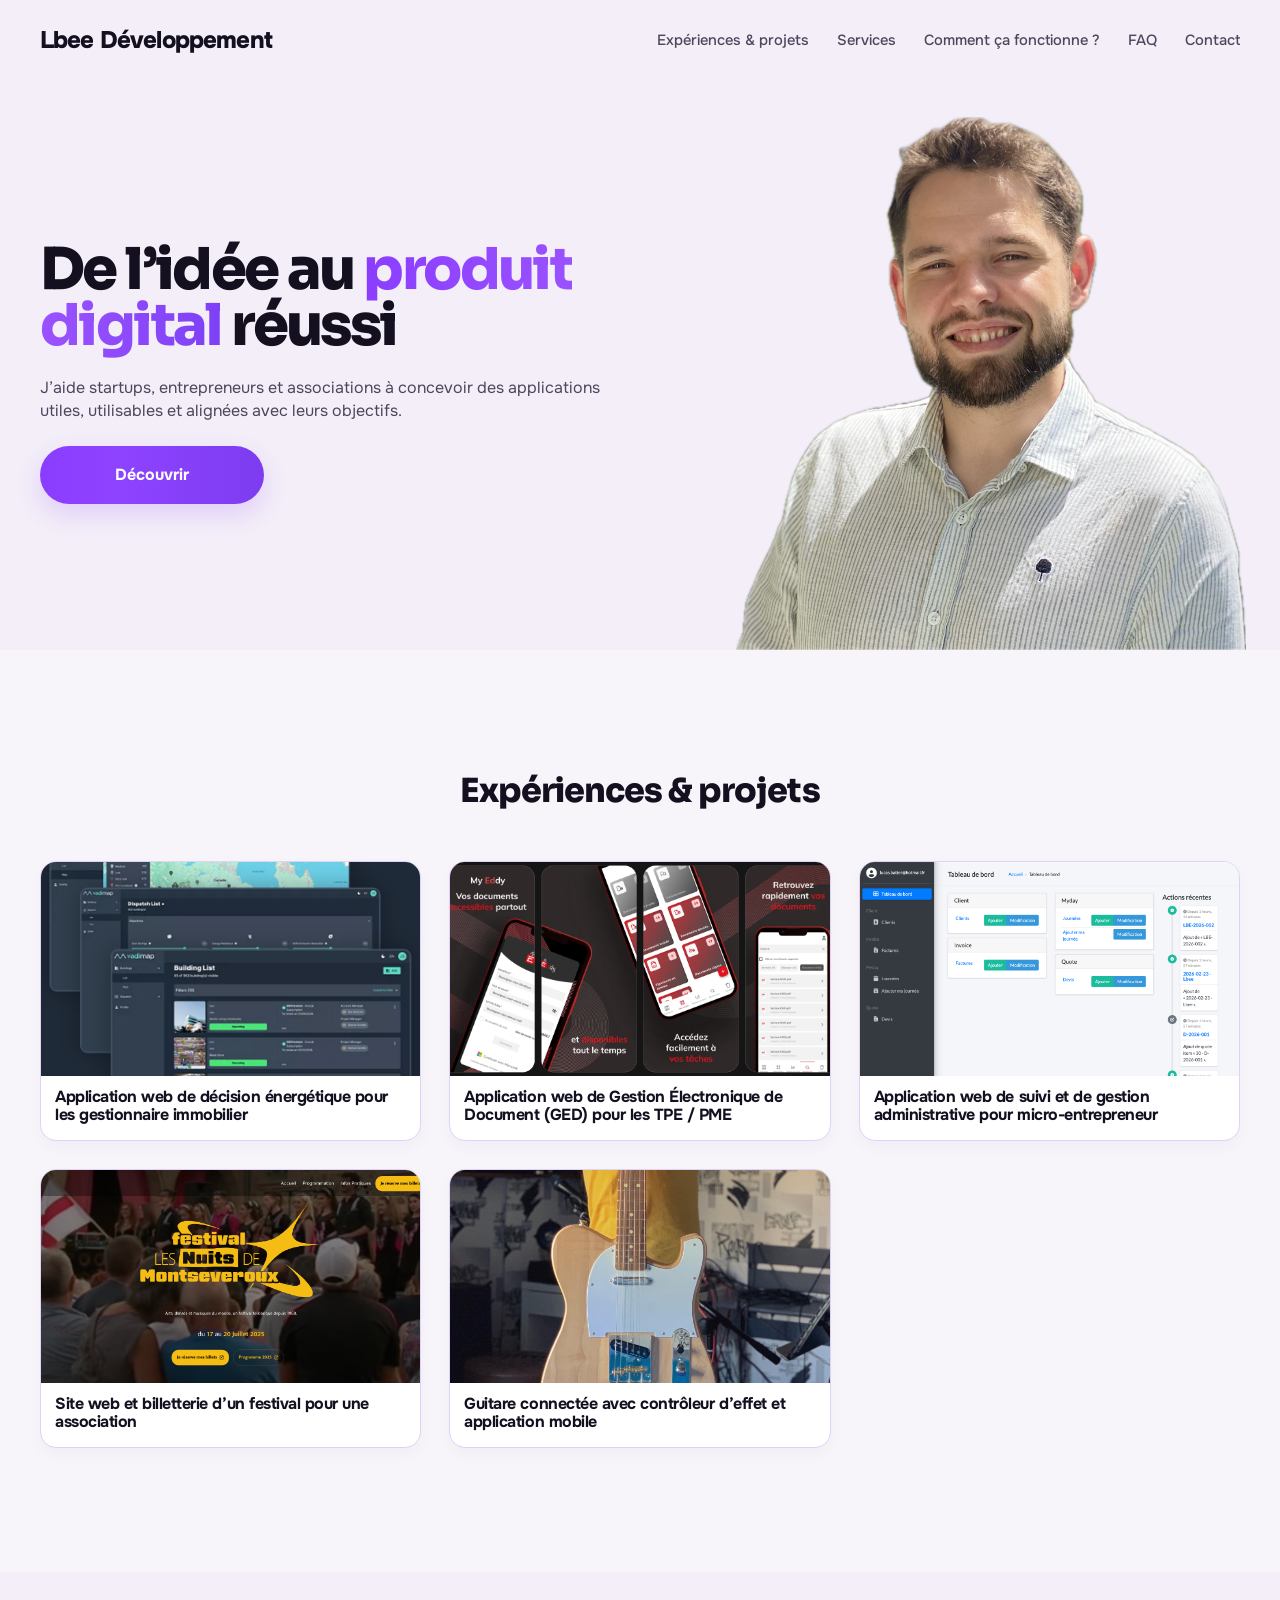
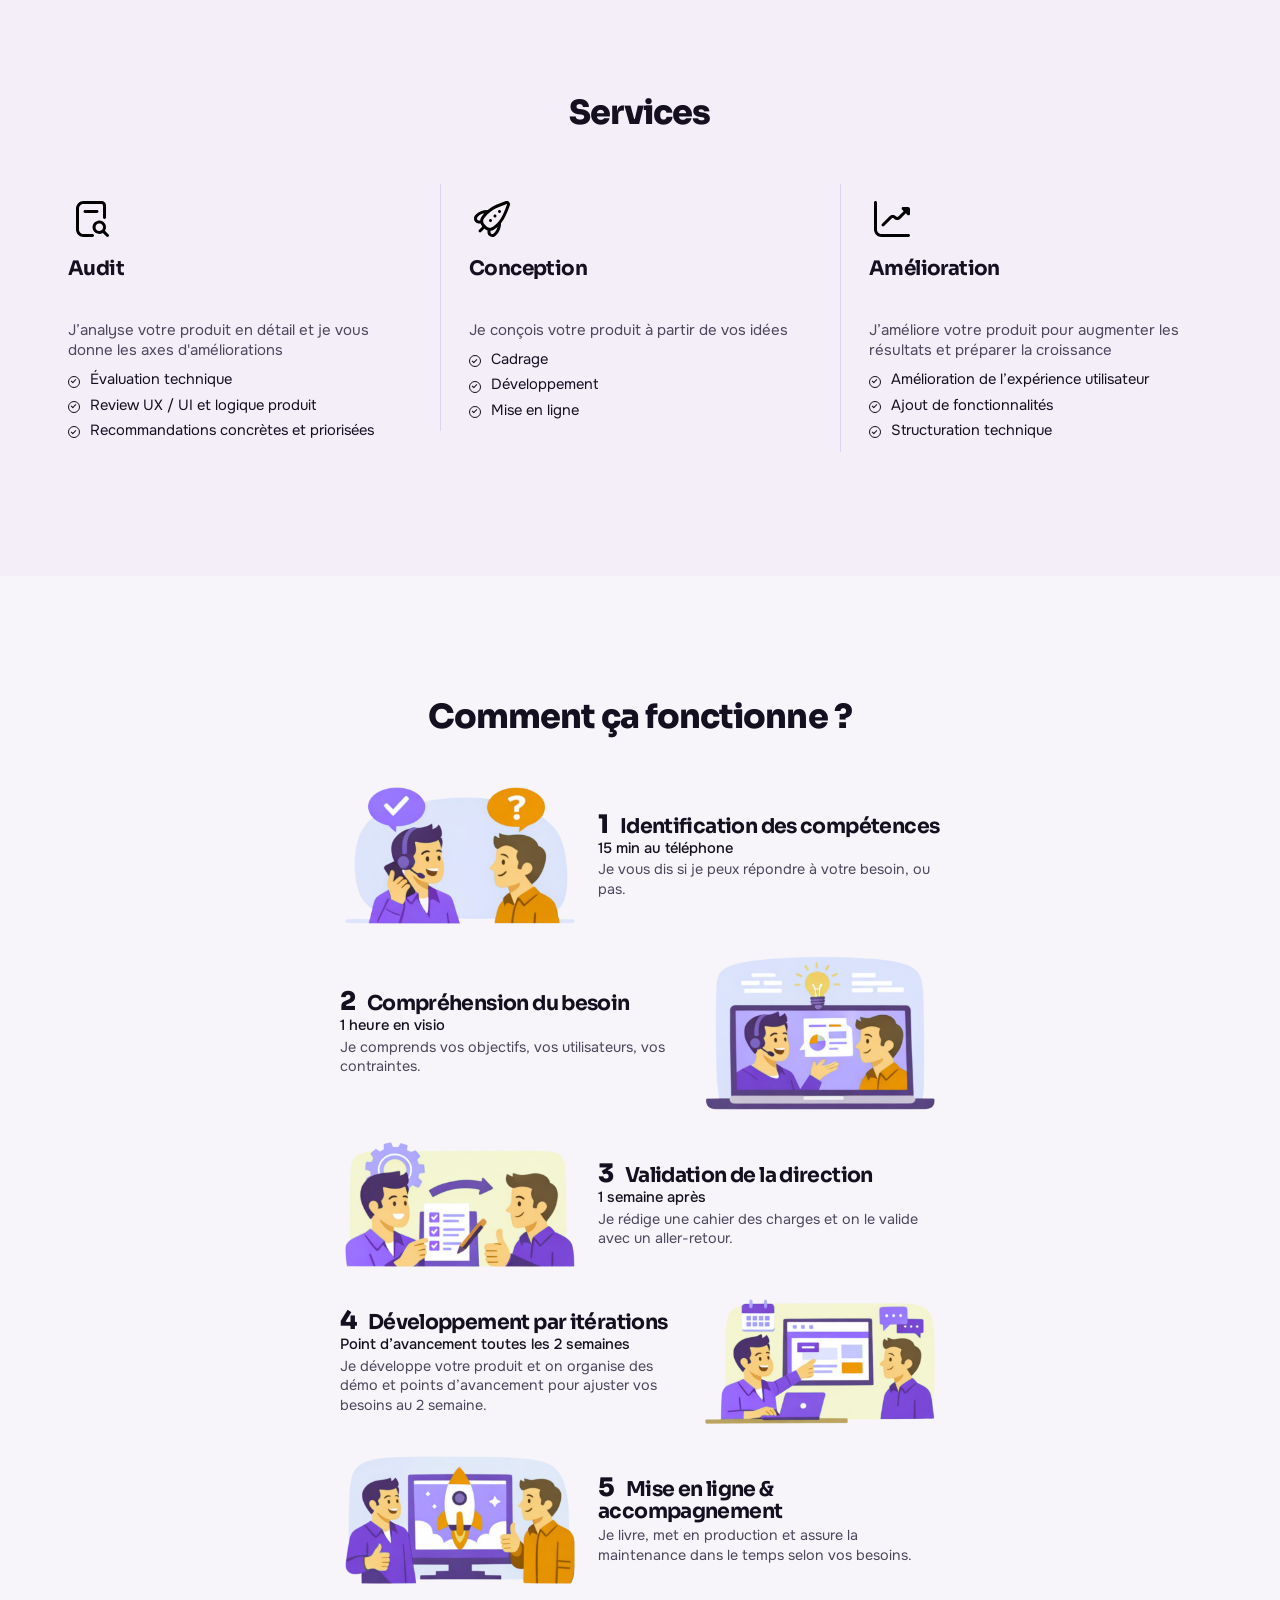
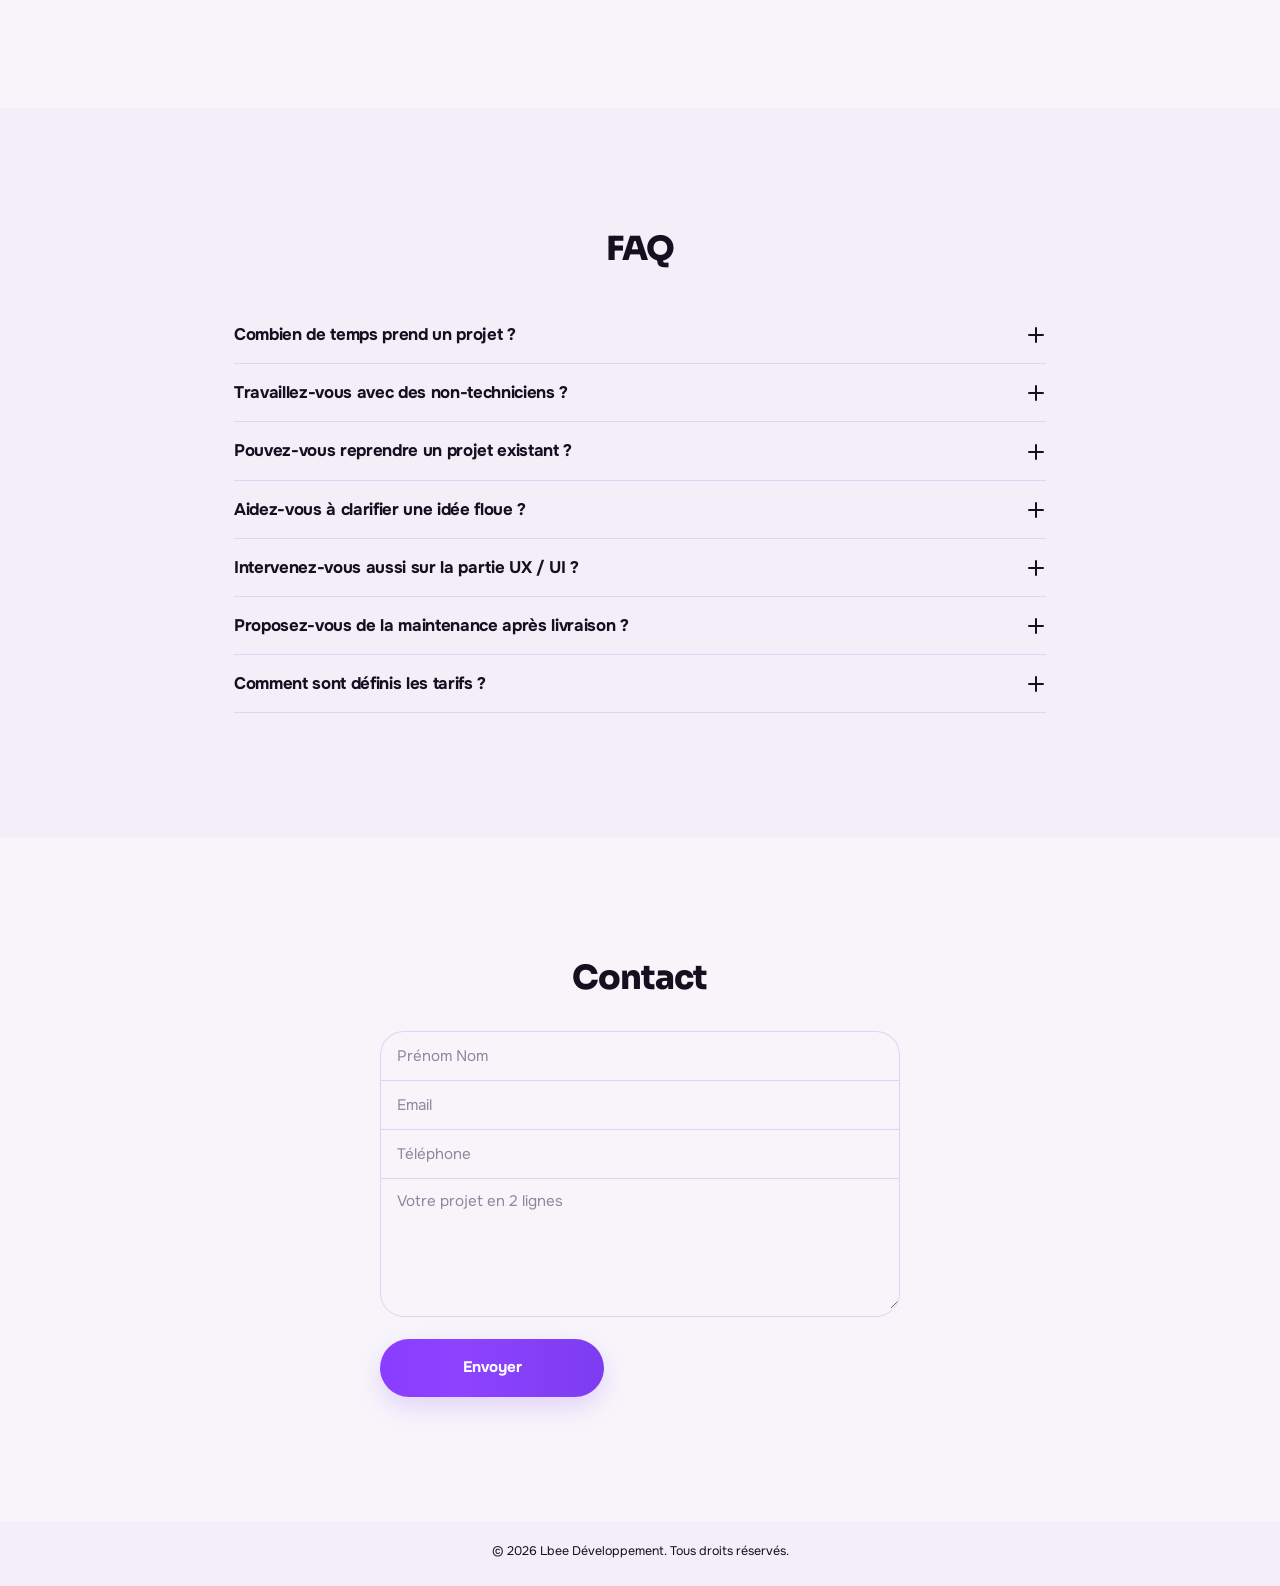
==== index.html @ c43158c7 "Fix netlify form" ====
<!doctype html>
<html lang="fr">
  <head>
    <meta charset="utf-8" />
    <meta name="viewport" content="width=device-width, initial-scale=1" />
    <title>Lbee Développement | Création de produits digitaux utiles</title>
    <meta
      name="description"
      content="Lbee Développement accompagne startups, entrepreneurs et associations dans la conception, le développement et l'évolution de produits digitaux utiles, utilisables et alignés avec leurs objectifs."
    />
    <meta
      name="keywords"
      content="développement web, produit digital, startup, application web, audit technique, UX UI, freelance, Lbee Développement"
    />
    <meta name="author" content="Lbee Développement" />
    <meta name="robots" content="index,follow,max-image-preview:large" />
    <link rel="canonical" href="https://example.com/" />

    <!-- Open Graph -->
    <meta property="og:locale" content="fr_FR" />
    <meta property="og:type" content="website" />
    <meta property="og:title" content="Lbee Développement | Création de produits digitaux utiles" />
    <meta
      property="og:description"
      content="J’aide startups, entrepreneurs et associations à concevoir des applications utiles, utilisables et alignées avec leurs objectifs."
    />
    <meta property="og:url" content="https://example.com/" />
    <meta property="og:site_name" content="Lbee Développement" />
    <meta property="og:image" content="assets/images/og-cover.jpg" />

    <!-- Twitter -->
    <meta name="twitter:card" content="summary_large_image" />
    <meta name="twitter:title" content="Lbee Développement | Création de produits digitaux utiles" />
    <meta
      name="twitter:description"
      content="Audit produit & technique, conception de produit digital, évolution de 1ère version."
    />
    <meta name="twitter:image" content="assets/images/og-cover.jpg" />

    <!-- Fonts -->
    <link rel="preconnect" href="https://fonts.googleapis.com" />
    <link rel="preconnect" href="https://fonts.gstatic.com" crossorigin />
    <link
      href="https://fonts.googleapis.com/css2?family=Onest:wght@400;500;600;700;800&family=Sora:wght@600;700;800&display=swap"
      rel="stylesheet"
    />

    <link rel="icon" href="assets/images/favicon.ico" />
    <link rel="stylesheet" href="styles.css" />

    <!-- JSON-LD (minimal SEO foundation) -->
    <script type="application/ld+json">
      {
        "@context": "https://schema.org",
        "@type": "ProfessionalService",
        "name": "Lbee Développement",
        "url": "https://example.com/",
        "description": "Conception, développement et évolution de produits digitaux pour startups, entrepreneurs et associations.",
        "areaServed": "France",
        "serviceType": ["Développement web", "Audit produit & technique", "Conception de produit digital"],
        "sameAs": []
      }
    </script>
  </head>

  <body>
    <a class="skip-link" href="#main-content">Aller au contenu</a>

    <header class="site-header" id="top">
      <div class="container header-inner">
        <a class="brand" href="#top" aria-label="Retour à l'accueil">Lbee Développement</a>

        <nav class="site-nav" aria-label="Navigation principale">
          <ul class="nav-list">
            <li><a href="#experiences">Expériences &amp; projets</a></li>
            <li><a href="#services">Services</a></li>
            <li><a href="#process">Comment ça fonctionne ?</a></li>
            <li><a href="#faq">FAQ</a></li>
            <li><a href="#contact">Contact</a></li>
          </ul>
        </nav>

        <button
          class="nav-toggle"
          type="button"
          aria-expanded="false"
          aria-controls="mobile-menu"
          aria-label="Ouvrir le menu"
        >
          <span class="nav-toggle__line"></span>
          <span class="nav-toggle__line"></span>
          <span class="nav-toggle__line"></span>
        </button>
      </div>

      <div id="mobile-menu" class="mobile-menu" hidden>
        <nav class="mobile-nav container" aria-label="Navigation mobile">
          <ul class="mobile-nav-list">
            <li><a href="#experiences">Expériences &amp; projets</a></li>
            <li><a href="#services">Services</a></li>
            <li><a href="#process">Comment ça fonctionne ?</a></li>
            <li><a href="#faq">FAQ</a></li>
            <li><a href="#contact">Contact</a></li>
          </ul>
        </nav>
      </div>
    </header>

    <main id="main-content">
      <!-- Hero -->
      <section class="hero">
        <div class="container hero__layout">
          <div class="hero__text">
            <h1 class="hero__title">
              De l’idée au <span class="text-gradient">produit digital</span> réussi
            </h1>
            <p class="hero__subtitle">
              J’aide startups, entrepreneurs et associations à concevoir des applications
              utiles, utilisables et alignées avec leurs objectifs.
            </p>
            <a class="button button--primary" href="#experiences">Découvrir</a>
          </div>

          <div class="hero__visual">
            <img
              src="assets/images/hero-portrait.png"
              alt="Portrait du fondateur de Lbee Développement"
              width="640"
              height="640"
              loading="eager"
              decoding="async"
            />
          </div>
        </div>
      </section>

      <!-- Experiences -->
      <section class="section section--white" id="experiences" aria-labelledby="experiences-title">
        <div class="container">
          <header class="section-header">
            <h2 id="experiences-title" class="section-title">Expériences &amp; projets</h2>
          </header>

          <div class="projects-grid">
            <a
              class="project-card project-card--link"
              href="projects/decision-energetique"
              aria-label="Voir le projet : Projet application web de décision énergétique"
            >
              <img
                class="project-card__image"
                src="assets/images/projects/decision-energetique.png"
                alt="Projet application web de décision énergétique"
                width="560"
                height="360"
                loading="lazy"
                decoding="async"
              />
              <div class="project-card__body">
                <h3 class="project-card__title">
                  Application web de décision énergétique pour les gestionnaire immobilier
                </h3>
              </div>
            </a>

            <a
              class="project-card project-card--link"
              href="projects/ged"
              aria-label="Voir le projet : Projet application de Gestion Électronique de Document"
            >
              <img
                class="project-card__image"
                src="assets/images/projects/ged.png"
                alt="Projet application de Gestion Électronique de Document"
                width="560"
                height="360"
                loading="lazy"
                decoding="async"
              />
              <div class="project-card__body">
                <h3 class="project-card__title">
                  Application web de Gestion Électronique de Document (GED) pour les TPE / PME
                </h3>
              </div>
            </a>

            <a
              class="project-card project-card--link"
              href="projects/autogest"
              aria-label="Voir le projet : Projet application web de suivi administratif"
            >
              <img
                class="project-card__image"
                src="assets/images/projects/autogest.png"
                alt="Projet application web de suivi administratif"
                width="560"
                height="360"
                loading="lazy"
                decoding="async"
              />
              <div class="project-card__body">
                <h3 class="project-card__title">
                  Application web de suivi et de gestion administrative pour micro-entrepreneur
                </h3>
              </div>
            </a>


            <a
              class="project-card project-card--link"
              href="projects/les-nuits-de-montseveroux"
              aria-label="Voir le projet : Projet site web et billetterie pour festival"
            >
              <img
                class="project-card__image"
                src="assets/images/projects/les-nuits-de-montseveroux.png"
                alt="Projet site web et billetterie pour festival"
                width="560"
                height="360"
                loading="lazy"
                decoding="async"
              />
              <div class="project-card__body">
                <h3 class="project-card__title">
                  Site web et billetterie d’un festival pour une association
                </h3>
              </div>
            </a>


            <a
              class="project-card project-card--link"
              href="projects/guitare-connectee"
              aria-label="Voir le projet : Projet guitare connectée et application mobile"
            >
              <img
                class="project-card__image"
                src="assets/images/projects/guitare-connectee.jpeg"
                alt="Projet guitare connectée et application mobile"
                width="560"
                height="360"
                loading="lazy"
                decoding="async"
              />
              <div class="project-card__body">
                <h3 class="project-card__title">
                  Guitare connectée avec contrôleur d’effet et application mobile
                </h3>
              </div>
            </a>
          </div>
        </div>
      </section>

      <!-- Services -->
      <section class="section" id="services" aria-labelledby="services-title">
        <div class="container">
          <header class="section-header">
            <h2 id="services-title" class="section-title">Services</h2>
          </header>

          <div class="services-grid">
            <article class="service-card">
              <div class="service-card__icon" aria-hidden="true">
                <img src="assets/icons/service-audit.svg" alt="" width="44" height="44" loading="lazy" />
              </div>
              <div class="service-card__content">
                <h3 class="service-card__title">Audit</h3>
                <p class="service-card__desc">J’analyse votre produit en détail et je vous donne les axes d'améliorations</p>
                <ul class="service-card__list">
                  <li>Évaluation technique</li>
                  <li>Review UX / UI et logique produit</li>
                  <li>Recommandations concrètes et priorisées</li>
                </ul>
              </div>
            </article>

            <article class="service-card">
              <div class="service-card__icon" aria-hidden="true">
                <img src="assets/icons/service-conception.svg" alt="" width="44" height="44" loading="lazy" />
              </div>
              <div class="service-card__content">
                <h3 class="service-card__title">Conception</h3>
                <p class="service-card__desc">
                  Je conçois votre produit à partir de vos idées
                </p>
                <ul class="service-card__list">
                  <li>Cadrage</li>
                  <li>Développement</li>
                  <li>Mise en ligne</li>
                </ul>
              </div>
            </article>

            <article class="service-card">
              <div class="service-card__icon" aria-hidden="true">
                <img src="assets/icons/service-evolution.svg" alt="" width="44" height="44" loading="lazy" />
              </div>
              <div class="service-card__content">
                <h3 class="service-card__title">Amélioration</h3>
                <p class="service-card__desc">
                  J’améliore votre produit pour augmenter les résultats et préparer la croissance
                </p>
                <ul class="service-card__list">
                  <li>Amélioration de l’expérience utilisateur</li>
                  <li>Ajout de fonctionnalités</li>
                  <li>Structuration technique</li>
                </ul>
              </div>
            </article>
          </div>
        </div>
      </section>

      <!-- Process -->
      <section class="section section--white" id="process" aria-labelledby="process-title">
        <div class="container process">
          <header class="section-header">
            <h2 id="process-title" class="section-title">Comment ça fonctionne ?</h2>
          </header>

          <ol class="process-steps">
            <li class="process-step">
              <div class="process-step__illustration">
                <img src="assets/images/process/1.png" alt="" width="240" height="140" loading="lazy" />
              </div>
              <div class="process-step__content">
                <h3 class="process-step__title"><span class="step-number">1</span> Identification des compétences</h3>
                <p class="process-step__meta">15 min au téléphone</p>
                <p class="process-step__desc">
                  Je vous dis si je peux répondre à votre besoin, ou pas.
                </p>
              </div>
            </li>

            <li class="process-step">
              <div class="process-step__illustration">
                <img src="assets/images/process/2.png" alt="" width="240" height="140" loading="lazy" />
              </div>
              <div class="process-step__content">
                <h3 class="process-step__title"><span class="step-number">2</span> Compréhension du besoin</h3>
                <p class="process-step__meta">1 heure en visio</p>
                <p class="process-step__desc">
                  Je comprends vos objectifs, vos utilisateurs, vos contraintes.
                </p>
              </div>
            </li>

            <li class="process-step">
              <div class="process-step__illustration">
                <img src="assets/images/process/3.png" alt="" width="240" height="140" loading="lazy" />
              </div>
              <div class="process-step__content">
                <h3 class="process-step__title"><span class="step-number">3</span> Validation de la direction</h3>
                <p class="process-step__meta">1 semaine après</p>
                <p class="process-step__desc">
                  Je rédige une cahier des charges et on le valide avec un aller-retour.
                </p>
              </div>
            </li>

            <li class="process-step">
              <div class="process-step__illustration">
                <img src="assets/images/process/4.png" alt="" width="240" height="140" loading="lazy" />
              </div>
              <div class="process-step__content">
                <h3 class="process-step__title"><span class="step-number">4</span> Développement par itérations</h3>
                <p class="process-step__meta">Point d’avancement toutes les 2 semaines</p>
                <p class="process-step__desc">
                  Je développe votre produit et on organise des démo et points d’avancement pour ajuster vos besoins au 2 semaine.
                </p>
              </div>
            </li>

            <li class="process-step">
              <div class="process-step__illustration">
                <img src="assets/images/process/5.png" alt="" width="240" height="140" loading="lazy" />
              </div>
              <div class="process-step__content">
                <h3 class="process-step__title"><span class="step-number">5</span> Mise en ligne &amp; accompagnement</h3>
                <p class="process-step__meta"></p>
                <p class="process-step__desc">
                  Je livre, met en production et assure la maintenance dans le temps selon vos besoins.
                </p>
              </div>
            </li>
          </ol>
        </div>
      </section>

      <!-- FAQ -->
      <section class="section" id="faq" aria-labelledby="faq-title">
        <div class="container faq">
          <header class="section-header">
            <h2 id="faq-title" class="section-title">FAQ</h2>
          </header>

          <div class="faq-list" role="list">
            <article class="faq-item" role="listitem">
              <h3>
                <button class="faq-question" type="button" aria-expanded="false" aria-controls="faq-panel-1" id="faq-button-1">
                  <span>Combien de temps prend un projet ?</span>
                  <span class="faq-icon" aria-hidden="true"></span>
                </button>
              </h3>
              <div class="faq-answer" id="faq-panel-1" role="region" aria-labelledby="faq-button-1" hidden>
                <p>
                  Tout dépend de la complexité, il peut prendre 1 jour pour un site vitrine ou une application très simple à plusieurs mois pour une application métier spécifique.
                </p>
              </div>
            </article>

            <article class="faq-item" role="listitem">
              <h3>
                <button class="faq-question" type="button" aria-expanded="false" aria-controls="faq-panel-2" id="faq-button-2">
                  <span>Travaillez-vous avec des non-techniciens ?</span>
                  <span class="faq-icon" aria-hidden="true"></span>
                </button>
              </h3>
              <div class="faq-answer" id="faq-panel-2" role="region" aria-labelledby="faq-button-2" hidden>
                <p>
                  Oui, j’ai l’habitude de travailler avec et pour des personnes qui ne connaissent pas le métier mais qui me transmette le besoin.
                </p>
              </div>
            </article>

            <article class="faq-item" role="listitem">
              <h3>
                <button class="faq-question" type="button" aria-expanded="false" aria-controls="faq-panel-3" id="faq-button-3">
                  <span>Pouvez-vous reprendre un projet existant ?</span>
                  <span class="faq-icon" aria-hidden="true"></span>
                </button>
              </h3>
              <div class="faq-answer" id="faq-panel-3" role="region" aria-labelledby="faq-button-3" hidden>
                <p>
                  Oui, je conseil un audit en amont pour identifier la complexité et l’état du projet.
                </p>
              </div>
            </article>

            <article class="faq-item" role="listitem">
              <h3>
                <button class="faq-question" type="button" aria-expanded="false" aria-controls="faq-panel-4" id="faq-button-4">
                  <span>Aidez-vous à clarifier une idée floue ?</span>
                  <span class="faq-icon" aria-hidden="true"></span>
                </button>
              </h3>
              <div class="faq-answer" id="faq-panel-4" role="region" aria-labelledby="faq-button-4" hidden>
                <p>
                  Oui, avec ma vision produits, nous pouvons effectuer un travail ensemble sur la cible utilisateur, les personas afin de creuser et valider le concept.
                </p>
              </div>
            </article>

            <article class="faq-item" role="listitem">
              <h3>
                <button class="faq-question" type="button" aria-expanded="false" aria-controls="faq-panel-5" id="faq-button-5">
                  <span>Intervenez-vous aussi sur la partie UX / UI ?</span>
                  <span class="faq-icon" aria-hidden="true"></span>
                </button>
              </h3>
              <div class="faq-answer" id="faq-panel-5" role="region" aria-labelledby="faq-button-5" hidden>
                <p>
                  Oui, je peux effectuer des maquettes et définir des flow utilisateur sur des produits simple. S’il y a plus de complexité je collabore avec un designer.
                </p>
              </div>
            </article>

            <article class="faq-item" role="listitem">
              <h3>
                <button class="faq-question" type="button" aria-expanded="false" aria-controls="faq-panel-6" id="faq-button-6">
                  <span>Proposez-vous de la maintenance après livraison ?</span>
                  <span class="faq-icon" aria-hidden="true"></span>
                </button>
              </h3>
              <div class="faq-answer" id="faq-panel-6" role="region" aria-labelledby="faq-button-6" hidden>
                <p>
                  Oui, si vous souhaitez que je gère l’hébergement de votre projet je garantit la maintenance en fonction de votre besoin.
                </p>
              </div>
            </article>

            <article class="faq-item" role="listitem">
              <h3>
                <button class="faq-question" type="button" aria-expanded="false" aria-controls="faq-panel-7" id="faq-button-7">
                  <span>Comment sont définis les tarifs ?</span>
                  <span class="faq-icon" aria-hidden="true"></span>
                </button>
              </h3>
              <div class="faq-answer" id="faq-panel-7" role="region" aria-labelledby="faq-button-7" hidden>
                <p>
                  Une estimation du temps à passer est définis après le 1er rendez-vous et ensuite c’est un prorata de mon TJM (Taux Journalier Moyen).
                </p>
              </div>
            </article>
          </div>
        </div>
      </section>

      <!-- Contact -->
      <section class="section section--white" id="contact" aria-labelledby="contact-title">
        <div class="container contact">
          <header class="section-header">
            <h2 id="contact-title" class="section-title">Contact</h2>
          </header>

          <form
            class="contact-form"
            name="contact"
            method="POST"
            netlify
          >
            <input type="hidden" name="form-name" value="contact" />
            <p class="sr-only">
              <label>Ne pas remplir ce champ si vous êtes humain : <input name="bot-field" /></label>
            </p>

            <div class="form-field">
              <label for="contact-name" class="sr-only">Prénom Nom</label>
              <input
                id="contact-name"
                name="name"
                type="text"
                placeholder="Prénom Nom"
                autocomplete="name"
                required
              />
            </div>

            <div class="form-field">
              <label for="contact-email" class="sr-only">Email</label>
              <input
                id="contact-email"
                name="email"
                type="email"
                placeholder="Email"
                autocomplete="email"
                required
              />
            </div>

            <div class="form-field">
              <label for="contact-phone" class="sr-only">Téléphone</label>
              <input
                id="contact-phone"
                name="phone"
                type="tel"
                placeholder="Téléphone"
                autocomplete="tel"
                required
              />
            </div>

            <div class="form-field form-field--textarea">
              <label for="contact-message" class="sr-only">Votre projet en 2 lignes</label>
              <textarea
                id="contact-message"
                name="message"
                rows="5"
                placeholder="Votre projet en 2 lignes"
                required
              ></textarea>
            </div>

            <button class="button button--primary contact-form__submit" type="submit">
              Envoyer
            </button>
          </form>
        </div>
      </section>
    </main>

    <footer class="site-footer">
      <div class="container site-footer__inner">
        <small>© 2026 Lbee Développement. Tous droits réservés.</small>
      </div>
    </footer>

    <script>
      (function () {
        'use strict';

        // Mobile menu
        const header = document.querySelector('.site-header');
        const navToggle = document.querySelector('.nav-toggle');
        const mobileMenu = document.getElementById('mobile-menu');
        const mobileLinks = document.querySelectorAll('.mobile-nav a');

        if (navToggle && mobileMenu) {
          const toggleMenu = (forceOpen) => {
            const isExpanded = navToggle.getAttribute('aria-expanded') === 'true';
            const shouldOpen = typeof forceOpen === 'boolean' ? forceOpen : !isExpanded;

            navToggle.setAttribute('aria-expanded', String(shouldOpen));
            navToggle.setAttribute('aria-label', shouldOpen ? 'Fermer le menu' : 'Ouvrir le menu');
            mobileMenu.hidden = !shouldOpen;
            header.classList.toggle('is-menu-open', shouldOpen);
            document.body.classList.toggle('menu-open', shouldOpen);
          };

          navToggle.addEventListener('click', () => toggleMenu());

          mobileLinks.forEach((link) => {
            link.addEventListener('click', () => toggleMenu(false));
          });

          document.addEventListener('keydown', (event) => {
            if (event.key === 'Escape') {
              toggleMenu(false);
            }
          });
        }

        // FAQ accordion (one open at a time)
        const faqButtons = Array.from(document.querySelectorAll('.faq-question'));

        const closeFaqItem = (button) => {
          const panelId = button.getAttribute('aria-controls');
          const panel = panelId ? document.getElementById(panelId) : null;
          button.setAttribute('aria-expanded', 'false');
          if (panel) panel.hidden = true;
          button.closest('.faq-item')?.classList.remove('is-open');
        };

        const openFaqItem = (button) => {
          const panelId = button.getAttribute('aria-controls');
          const panel = panelId ? document.getElementById(panelId) : null;
          button.setAttribute('aria-expanded', 'true');
          if (panel) panel.hidden = false;
          button.closest('.faq-item')?.classList.add('is-open');
        };

        faqButtons.forEach((button) => {
          closeFaqItem(button);

          button.addEventListener('click', () => {
            const isOpen = button.getAttribute('aria-expanded') === 'true';

            faqButtons.forEach((otherButton) => {
              if (otherButton !== button) closeFaqItem(otherButton);
            });

            if (isOpen) {
              closeFaqItem(button);
            } else {
              openFaqItem(button);
            }
          });
        });

        // Smooth close mobile menu on desktop resize
        const mediaDesktop = window.matchMedia('(min-width: 900px)');
        const handleDesktopChange = (e) => {
          if (e.matches && navToggle && mobileMenu) {
            navToggle.setAttribute('aria-expanded', 'false');
            navToggle.setAttribute('aria-label', 'Ouvrir le menu');
            mobileMenu.hidden = true;
            header?.classList.remove('is-menu-open');
            document.body.classList.remove('menu-open');
          }
        };

        if (typeof mediaDesktop.addEventListener === 'function') {
          mediaDesktop.addEventListener('change', handleDesktopChange);
        } else if (typeof mediaDesktop.addListener === 'function') {
          mediaDesktop.addListener(handleDesktopChange);
        }
      })();
    </script>
  </body>
</html>
---- styles.css ----
/* =========================
   Lbee Développement - Landing page
   Breakpoint principal : 900px
   ========================= */

/* ---------- CSS Variables ---------- */
:root {
  --color-bg: #f3eef8;          /* lilas très clair (maquette) */
  --color-surface: #ffffff;
  --color-text: #141020;
  --color-text-soft: #4d465c;
  --color-border: #dfd2f7;
  --color-border-strong: #d0b9fb;

  --color-accent: #8b3dff;
  --color-accent-2: #6f35ef;
  --color-accent-text: #ffffff;

  --shadow-soft: 0 10px 30px rgba(32, 12, 66, 0.06);
  --shadow-header: 0 8px 24px rgba(20, 16, 32, 0.06);

  --radius-xs: 10px;
  --radius-sm: 14px;
  --radius-md: 18px;
  --radius-lg: 24px;
  --radius-pill: 999px;

  --container-max: 1200px;
  --container-padding: 24px;

  --header-height-mobile: 76px;
  --header-height-desktop: 80px;

  --section-y: 112px;
  --section-y-mobile: 72px;

  --font-title: "Sora", system-ui, sans-serif;
  --font-body: "Onest", system-ui, sans-serif;

  --transition-fast: 160ms ease;
  --transition-base: 240ms ease;
}

/* ---------- Reset / Base ---------- */
*,
*::before,
*::after {
  box-sizing: border-box;
}

html {
  scroll-behavior: smooth;
  scroll-padding-top: 90px;
}

body {
  margin: 0;
  font-family: var(--font-body);
  color: var(--color-text);
  background: var(--color-bg);
  line-height: 1.4;
  text-rendering: optimizeLegibility;
  -webkit-font-smoothing: antialiased;
}

body.menu-open {
  overflow: hidden;
}

img {
  display: block;
  max-width: 100%;
  height: auto;
}

button,
input,
textarea {
  font: inherit;
  color: inherit;
}

a {
  color: inherit;
  text-decoration: none;
}

p,
h1,
h2,
h3,
ol,
ul {
  margin: 0;
}

ul,
ol {
  padding: 0;
}

.container {
  width: min(100%, calc(var(--container-max) + (var(--container-padding) * 2)));
  margin-inline: auto;
  padding-inline: var(--container-padding);
}

.section {
  padding-block: var(--section-y);
  background: var(--color-bg);
}

.section--white {
  background: #f7f5fa;
}

.section-header {
  margin-bottom: 44px;
  text-align: center;
}

.section-title {
  font-family: var(--font-title);
  font-weight: 800;
  font-size: clamp(2rem, 2.6vw, 3rem);
  line-height: 1.08;
  letter-spacing: -0.03em;
  color: var(--color-text);
}

.skip-link,
.sr-only {
  position: absolute;
}

.skip-link {
  top: -100px;
  left: 12px;
  z-index: 9999;
  background: var(--color-text);
  color: #fff;
  padding: 8px 12px;
  border-radius: 8px;
  transition: top var(--transition-fast);
}

.skip-link:focus {
  top: 12px;
}

.sr-only {
  width: 1px;
  height: 1px;
  padding: 0;
  margin: -1px;
  overflow: hidden;
  clip-path: inset(50%);
  white-space: nowrap;
  border: 0;
}

.text-gradient {
  background: linear-gradient(90deg, var(--color-accent) 0%, #9a52ff 55%, #7e40f6 100%);
  -webkit-background-clip: text;
  background-clip: text;
  color: transparent;
}

.button {
  display: inline-flex;
  align-items: center;
  justify-content: center;
  min-height: 52px;
  padding: 0 28px;
  border: 0;
  border-radius: var(--radius-pill);
  font-family: var(--font-body);
  font-weight: 700;
  cursor: pointer;
  transition:
    transform var(--transition-fast),
    box-shadow var(--transition-fast),
    opacity var(--transition-fast);
}

.button:hover {
  transform: translateY(-1px);
}

.button:active {
  transform: translateY(0);
}

.button:focus-visible {
  outline: 3px solid rgba(139, 61, 255, 0.25);
  outline-offset: 3px;
}

.button--primary {
  color: var(--color-accent-text);
  background: linear-gradient(90deg, var(--color-accent) 0%, #8e43ff 35%, #7d3cf0 100%);
  box-shadow: 0 10px 24px rgba(139, 61, 255, 0.18);
}

/* ---------- Header / Navigation ---------- */
.site-header {
  position: sticky;
  top: 0;
  z-index: 50;
  background: rgba(243, 238, 248, 0.92);
  backdrop-filter: saturate(140%) blur(10px);
  border-bottom: 1px solid transparent;
  transition: border-color var(--transition-fast), box-shadow var(--transition-fast);
}

.site-header.is-menu-open {
  border-bottom-color: var(--color-border);
  box-shadow: var(--shadow-header);
}

.header-inner {
  min-height: var(--header-height-mobile);
  display: flex;
  align-items: center;
  justify-content: space-between;
  gap: 16px;
}

.brand {
  font-family: var(--font-body);
  font-size: 1.1rem;
  font-weight: 800;
  letter-spacing: -0.035em;
  line-height: 1;
  white-space: nowrap;
}

.site-nav {
  display: none;
}

.nav-list {
  list-style: none;
  display: flex;
  gap: 28px;
  align-items: center;
}

.nav-list a {
  font-size: 0.92rem;
  font-weight: 500;
  color: var(--color-text-soft);
  transition: color var(--transition-fast);
}

.nav-list a:hover,
.nav-list a:focus-visible {
  color: var(--color-text);
}

.nav-toggle {
  width: 42px;
  height: 42px;
  border: 0;
  background: transparent;
  border-radius: 10px;
  display: inline-flex;
  flex-direction: column;
  justify-content: center;
  gap: 5px;
  padding: 8px;
  cursor: pointer;
}

.nav-toggle:focus-visible {
  outline: 3px solid rgba(139, 61, 255, 0.25);
  outline-offset: 2px;
}

.nav-toggle__line {
  width: 100%;
  height: 2.5px;
  border-radius: 999px;
  background: var(--color-text);
  transition: transform var(--transition-base), opacity var(--transition-base);
}

.site-header.is-menu-open .nav-toggle__line:nth-child(1) {
  transform: translateY(7.5px) rotate(45deg);
}
.site-header.is-menu-open .nav-toggle__line:nth-child(2) {
  opacity: 0;
}
.site-header.is-menu-open .nav-toggle__line:nth-child(3) {
  transform: translateY(-7.5px) rotate(-45deg);
}

.mobile-menu {
  border-top: 1px solid var(--color-border);
  background: rgba(243, 238, 248, 0.98);
}

.mobile-nav {
  padding-top: 10px;
  padding-bottom: 16px;
}

.mobile-nav-list {
  list-style: none;
  display: grid;
  gap: 6px;
}

.mobile-nav-list a {
  display: block;
  padding: 14px 8px;
  border-radius: 12px;
  font-weight: 600;
  color: var(--color-text);
}

.mobile-nav-list a:hover,
.mobile-nav-list a:focus-visible {
  background: rgba(139, 61, 255, 0.06);
  outline: none;
}

/* ---------- Hero ---------- */
.hero {
  padding-top: 24px;
  padding-bottom: 24px;
}

.hero__layout {
  display: flex;
  flex-direction: column-reverse;
  gap: 28px;
  align-items: center;
}

.hero__visual {
  width: 100%;
  display: flex;
  justify-content: center;
}

.hero__visual img {
  width: min(100%, 380px);
  object-fit: contain;
}

.hero__text {
  max-width: 720px;
  text-align: center;
}

.hero__title {
  font-family: var(--font-title);
  font-size: clamp(2.4rem, 9vw, 4.9rem);
  line-height: 0.97;
  letter-spacing: -0.045em;
  font-weight: 800;
  margin-bottom: 26px;
}

.hero__subtitle {
  max-width: 700px;
  font-size: clamp(1.05rem, 2.6vw, 1.12rem);
  color: var(--color-text-soft);
  line-height: 1.45;
  margin-bottom: 28px;
}

.button {
  min-width: 224px;
  min-height: 58px;
  font-size: 1rem;
}

/* ---------- Projects ---------- */
.projects-grid {
  display: grid;
  grid-template-columns: 1fr;
  gap: 26px;
}

.project-card {
  border: 1px solid var(--color-border);
  border-radius: 24px;
  overflow: hidden;
  background: var(--color-surface);
  box-shadow: 0 6px 16px rgba(37, 16, 79, 0.03);
  transition: transform var(--transition-fast), box-shadow var(--transition-fast);
}

.project-card:hover {
  transform: translateY(-2px);
  box-shadow: 0 14px 22px rgba(37, 16, 79, 0.08);
}

.project-card__image {
  width: 100%;
  aspect-ratio: 16 / 9;
  object-fit: cover;
  background: #efeaf8;
}

.project-card__body {
  padding: 16px 16px 18px;
}

.project-card__title {
  font-family: var(--font-body);
  font-size: clamp(1rem, 2.4vw, 1.15rem);
  font-weight: 700;
  line-height: 1.12;
  letter-spacing: -0.03em;
}

/* ---------- Services ---------- */
.services-grid {
  display: grid;
  grid-template-columns: 1fr;
  gap: 0;
  border-top: 0;
}

.service-card {
  display: grid;
  grid-template-columns: 56px 1fr;
  gap: 16px;
  align-items: start;
  padding: 28px 0;
  border-top: 1px solid var(--color-border);
}

.service-card:first-child {
  border-top: 0;
}

.service-card__icon {
  width: 56px;
  height: 56px;
  display: grid;
  place-items: center;
}

.service-card__icon img {
  width: 44px;
  height: 44px;
  object-fit: contain;
  filter: grayscale(100%) contrast(120%);
}

.service-card__title {
  font-family: var(--font-title);
  font-size: clamp(1.25rem, 3vw, 1.6rem);
  line-height: 1.05;
  letter-spacing: -0.03em;
  margin-bottom: 14px;
}

.service-card__desc {
  color: var(--color-text-soft);
  line-height: 1.35;
  margin-bottom: 12px;
}

.service-card__list {
  list-style: none;
  display: grid;
  gap: 7px;
}

.service-card__list li {
  position: relative;
  padding-left: 22px;
  line-height: 1.25;
}

.service-card__list li::before {
  content: "";
  position: absolute;
  left: 0;
  top: 0.35em;
  width: 12px;
  height: 12px;
  border: 1.8px solid var(--color-text);
  border-radius: 50%;
}

.service-card__list li::after {
  content: "";
  position: absolute;
  left: 3px;
  top: 0.58em;
  width: 5px;
  height: 3px;
  border-left: 1.6px solid var(--color-text);
  border-bottom: 1.6px solid var(--color-text);
  transform: rotate(-45deg);
}

/* ---------- Process ---------- */
.process-steps {
  list-style: none;
  display: grid;
  gap: 26px;
  max-width: 980px;
  margin-inline: auto;
}

.process-step {
  display: grid;
  grid-template-columns: 1fr;
  gap: 14px;
  align-items: center;
}

.process-step__illustration {
  display: none; /* mobile maquette: texte only */
}

.process-step__content {
  max-width: 680px;
}

.process-step__title {
  font-family: var(--font-title);
  font-size: clamp(1.25rem, 3.2vw, 1.55rem);
  line-height: 1.02;
  letter-spacing: -0.03em;
  margin-bottom: 4px;
}

.step-number {
  display: inline-block;
  margin-right: 8px;
  font-size: 1.25em;
  line-height: 1;
  font-weight: 800;
}

.process-step__meta {
  color: var(--color-text);
  font-weight: 500;
  margin-bottom: 6px;
  line-height: 1.15;
}

.process-step__desc {
  color: var(--color-text-soft);
  line-height: 1.35;
}

/* ---------- FAQ ---------- */
.faq {
  max-width: 860px;
}

.faq-list {
  display: grid;
  gap: 0;
}

.faq-item {
  border-bottom: 1px solid var(--color-border);
}

.faq-item:first-child {
  border-top: 0;
}

.faq-question {
  width: 100%;
  border: 0;
  background: transparent;
  text-align: left;
  display: grid;
  grid-template-columns: 1fr auto;
  gap: 18px;
  align-items: center;
  padding: 22px 0;
  cursor: pointer;
}

.faq-question span:first-child {
  font-family: var(--font-title);
  font-size: clamp(1.18rem, 3vw, 1.45rem);
  line-height: 1.06;
  letter-spacing: -0.03em;
  font-weight: 700;
}

.faq-question:focus-visible {
  outline: 3px solid rgba(139, 61, 255, 0.2);
  outline-offset: 4px;
  border-radius: 8px;
}

.faq-icon {
  position: relative;
  width: 20px;
  height: 20px;
  flex-shrink: 0;
}

.faq-icon::before,
.faq-icon::after {
  content: "";
  position: absolute;
  inset: 50% auto auto 50%;
  width: 16px;
  height: 2px;
  background: var(--color-text);
  border-radius: 999px;
  transform: translate(-50%, -50%);
  transition: transform var(--transition-base), opacity var(--transition-base);
}

.faq-icon::after {
  transform: translate(-50%, -50%) rotate(90deg);
}

.faq-item.is-open .faq-icon::after {
  opacity: 0;
  transform: translate(-50%, -50%) rotate(90deg) scaleX(0.4);
}

.faq-answer {
  padding: 0 0 20px;
}

.faq-answer p {
  color: var(--color-text-soft);
  line-height: 1.4;
  max-width: 90%;
}

/* ---------- Contact ---------- */
.contact {
  max-width: 860px;
}

.contact-form {
  max-width: 760px;
  margin-inline: auto;
}

.form-field {
  border: 1px solid var(--color-border);
  border-bottom: 0;
  background: transparent;
}

.form-field:first-of-type {
  border-top-left-radius: var(--radius-lg);
  border-top-right-radius: var(--radius-lg);
  overflow: hidden;
}

.form-field--textarea {
  border-bottom: 1px solid var(--color-border);
  border-bottom-left-radius: var(--radius-lg);
  border-bottom-right-radius: var(--radius-lg);
  overflow: hidden;
}

.contact-form input,
.contact-form textarea {
  width: 100%;
  border: 0;
  background: transparent;
  padding: 16px 18px;
  color: var(--color-text);
  outline: none;
}

.contact-form input {
  min-height: 54px;
}

.contact-form textarea {
  min-height: 150px;
  resize: vertical;
}

.contact-form input::placeholder,
.contact-form textarea::placeholder {
  color: #8f879f;
}

.contact-form input:focus,
.contact-form textarea:focus {
  background: rgba(255, 255, 255, 0.45);
}

.contact-form__submit {
  margin: 26px auto 0;
  font-size: 1rem;
}

/* ---------- Footer ---------- */
.site-footer {
  padding-block: 26px 34px;
  background: var(--color-bg);
}

.site-footer__inner {
  display: flex;
  justify-content: center;
  text-align: center;
}

.site-footer small {
  color: var(--color-text);
  font-size: 0.96rem;
  line-height: 1.35;
}

/* ---------- Desktop (>=900px) ---------- */
@media (min-width: 900px) {
  html {
    scroll-padding-top: 96px;
  }

  .site-header {
    border-bottom-color: transparent;
  }

  .site-header:not(.is-menu-open) {
    box-shadow: none;
  }

  .header-inner {
    min-height: var(--header-height-desktop);
    gap: 32px;
  }

  .brand {
    font-size: 1.5rem;
  }

  .site-nav {
    display: block;
    margin-left: auto;
  }

  .nav-toggle,
  .mobile-menu {
    display: none;
  }

  .hero {
    padding-top: 36px;
    padding-bottom: 0px;
  }

  .hero__layout {
    display: grid;
    grid-template-columns: 1.05fr 0.95fr;
    gap: 28px;
  }

  .hero__text {
    text-align: left;
    margin-inline: auto;
    transform: translateY(-10px);
  }

  .hero__title {
    margin-bottom: 22px;
    font-size: clamp(3rem, 4.5vw, 5.2rem);
  }

  .hero__subtitle {
    max-width: 560px;
    margin-bottom: 24px;
    font-size: 1rem;
  }

  .hero__visual {
    justify-content: flex-end;
    align-self: stretch;
  }

  .hero__visual img {
    width: min(100%, 510px);
    margin-right: -6px;
  }

  .section {
    padding-block: 124px;
  }

  .section-header {
    margin-bottom: 52px;
  }

  /* Projects layout desktop: 3 columns then 2 cards on second row */
  .projects-grid {
    grid-template-columns: repeat(3, minmax(0, 1fr));
    gap: 28px 28px;
    align-items: start;
  }

  .projects-grid .project-card:nth-child(4) {
    grid-column: 1 / 2;
  }

  .projects-grid .project-card:nth-child(5) {
    grid-column: 2 / 3;
  }

  .project-card {
    border-radius: 16px;
  }

  .project-card__body {
    padding: 12px 14px 16px;
  }

  .project-card__title {
    font-size: 1rem;
    line-height: 1.12;
  }

  /* Services desktop */
  .services-grid {
    grid-template-columns: repeat(3, minmax(0, 1fr));
    align-items: start;
    border-top: 0;
    gap: 0;
  }

  .service-card {
    grid-template-columns: 1fr;
    gap: 16px;
    padding: 12px 28px;
    border-top: 0;
    border-left: 1px solid var(--color-border);
  }

  .service-card:first-child {
    border-left: 0;
  }

  .service-card__icon {
    width: 46px;
    height: 46px;
  }

  .service-card__icon img {
    width: 36px;
    height: 36px;
  }

  .service-card__title {
    font-size: 1.25rem;
    min-height: 2.4em;
  }

  .service-card__desc {
    font-size: 0.94rem;
    margin-bottom: 10px;
  }

  .service-card__list li {
    font-size: 0.92rem;
  }

  /* Process desktop with alternating illustrations */
  .process-steps {
    gap: 32px;
    max-width: 600px;
  }

  .process-step {
    grid-template-columns: 240px minmax(0, 1fr);
    gap: 18px;
    min-height: 120px;
  }

  .process-step__illustration {
    display: flex;
    align-items: center;
    justify-content: center;
  }

  .process-step__illustration img {
    width: 230px;
    height: auto;
    object-fit: contain;
  }

  .process-step:nth-child(even) {
    grid-template-columns: minmax(0, 1fr) 240px;
  }

  .process-step:nth-child(even) .process-step__illustration {
    order: 2;
  }

  .process-step:nth-child(even) .process-step__content {
    order: 1;
    text-align: left;
  }

  .process-step__title {
    font-size: 1.28rem;
    line-height: 1.05;
    margin-bottom: 2px;
  }

  .process-step__meta {
    font-size: 0.92rem;
    margin-bottom: 4px;
  }

  .process-step__desc {
    font-size: 0.9rem;
    max-width: 520px;
  }

  /* FAQ desktop spacing */
  .faq .section-header {
    margin-bottom: 38px;
  }

  .faq-question {
    padding: 19px 0 18px;
  }

  .faq-question span:first-child {
    font-size: 1.05rem;
    font-family: var(--font-body);
    font-weight: 700;
    line-height: 1.2;
    letter-spacing: -0.02em;
  }

  .faq-answer {
    padding-bottom: 18px;
  }

  .faq-answer p {
    font-size: 0.9rem;
    max-width: 100%;
  }

  /* Contact desktop */
  .contact .section-header {
    margin-bottom: 34px;
  }

  .contact-form {
    max-width: 520px;
  }

  .contact-form input {
    min-height: 48px;
    padding: 12px 16px;
    font-size: 0.95rem;
  }

  .contact-form textarea {
    min-height: 124px;
    padding: 12px 16px;
    font-size: 0.95rem;
  }

  .contact-form__submit {
    margin-top: 22px;
    padding-inline: 24px;
    font-size: 0.95rem;
  }

  .site-footer {
    padding-top: 22px;
    padding-bottom: 26px;
  }

  .site-footer small {
    font-size: 0.78rem;
  }
}

/* ---------- Mobile/Tablet (<900px) tuning ---------- */
@media (max-width: 899.98px) {
  html {
    scroll-padding-top: 84px;
  }

  .section {
    padding-block: var(--section-y-mobile);
  }

  .section-header {
    margin-bottom: 34px;
  }

  .section-title {
    font-size: clamp(2.15rem, 9vw, 2.85rem);
    line-height: 0.98;
  }

  .button {
    width: 100%;
    max-width: 520px;
  }

  .faq-answer p {
    max-width: 100%;
    font-size: 0.98rem;
  }
}

/* ---------- Motion preferences ---------- */
@media (prefers-reduced-motion: reduce) {
  html {
    scroll-behavior: auto;
  }

  * {
    animation: none !important;
    transition-duration: 0.01ms !important;
    transition-delay: 0ms !important;
  }
}

/* Cards projets cliquables */
.project-card--link {
  display: block;
  color: inherit;
  text-decoration: none;
}

.project-card--link:focus-visible {
  outline: 3px solid rgba(139, 61, 255, 0.22);
  outline-offset: 4px;
  border-radius: 18px;
}

.project-card--link .project-card__title {
  transition: color 180ms ease;
}
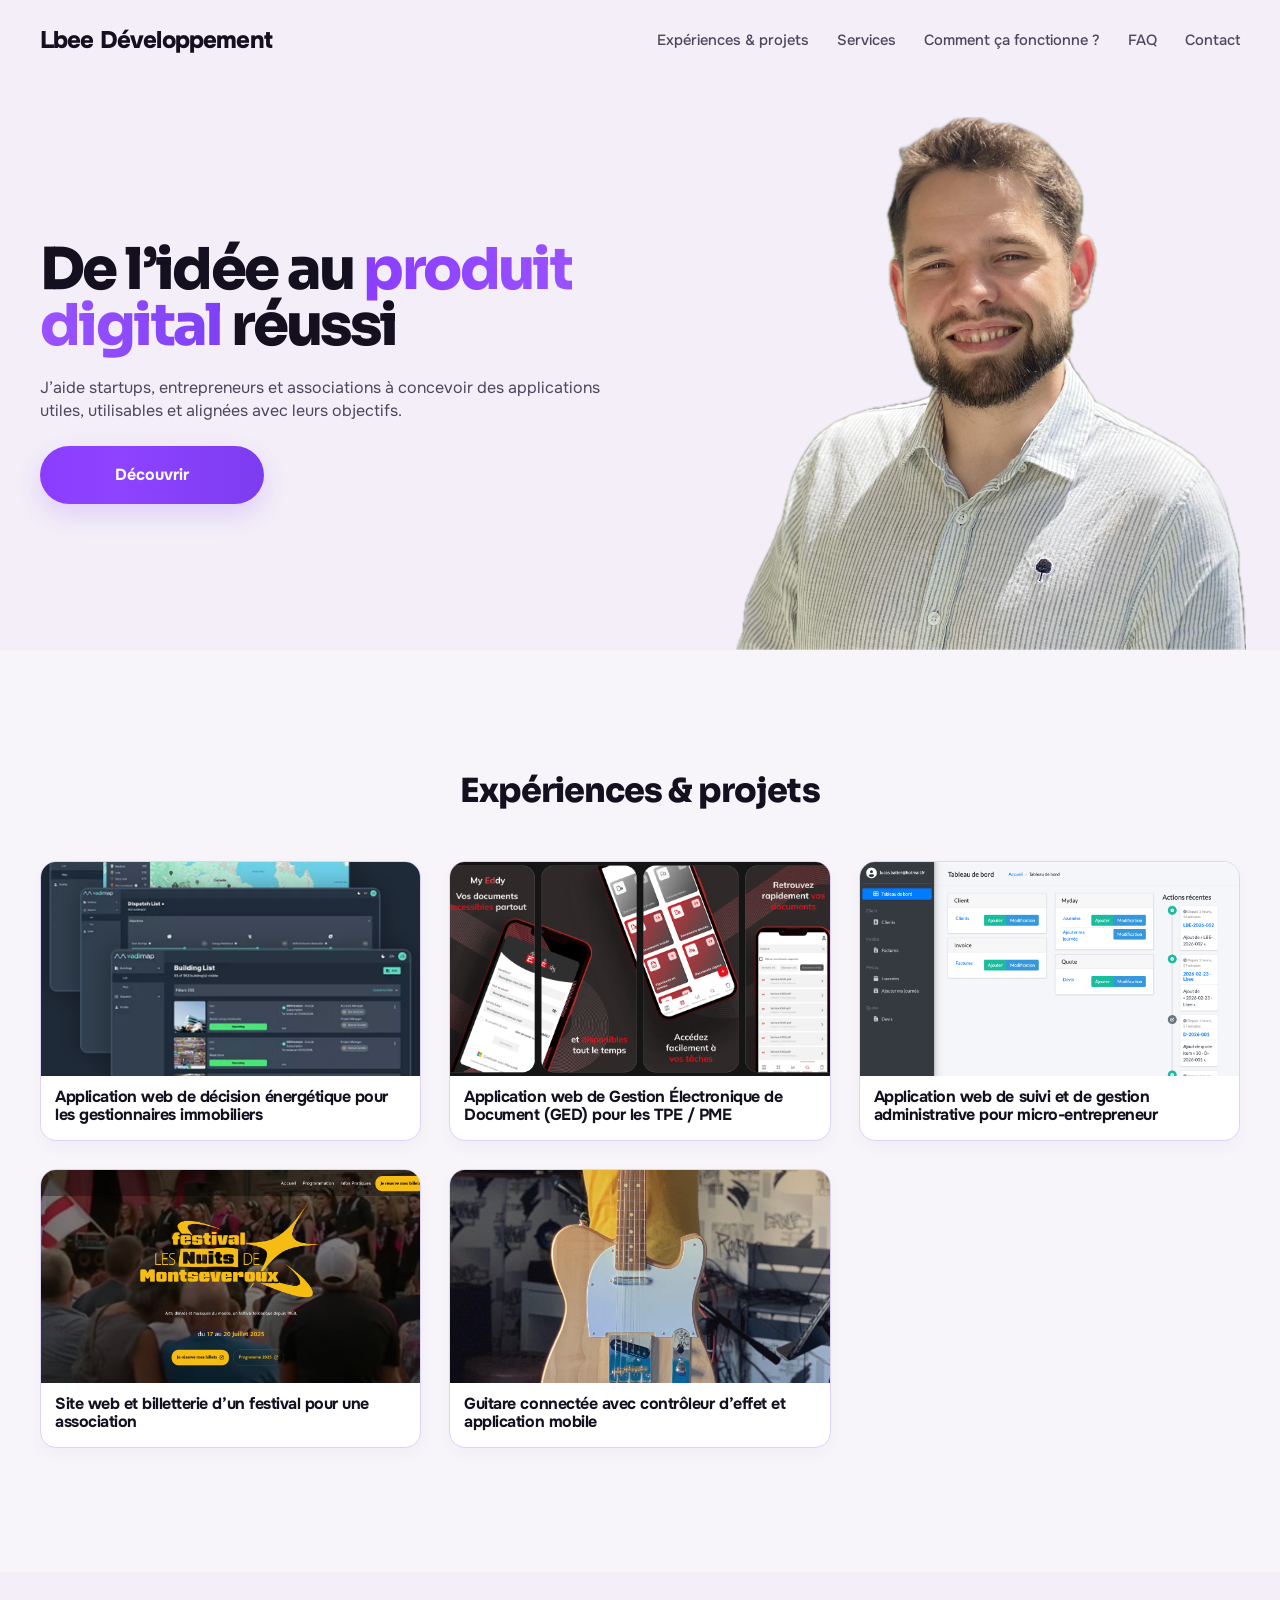
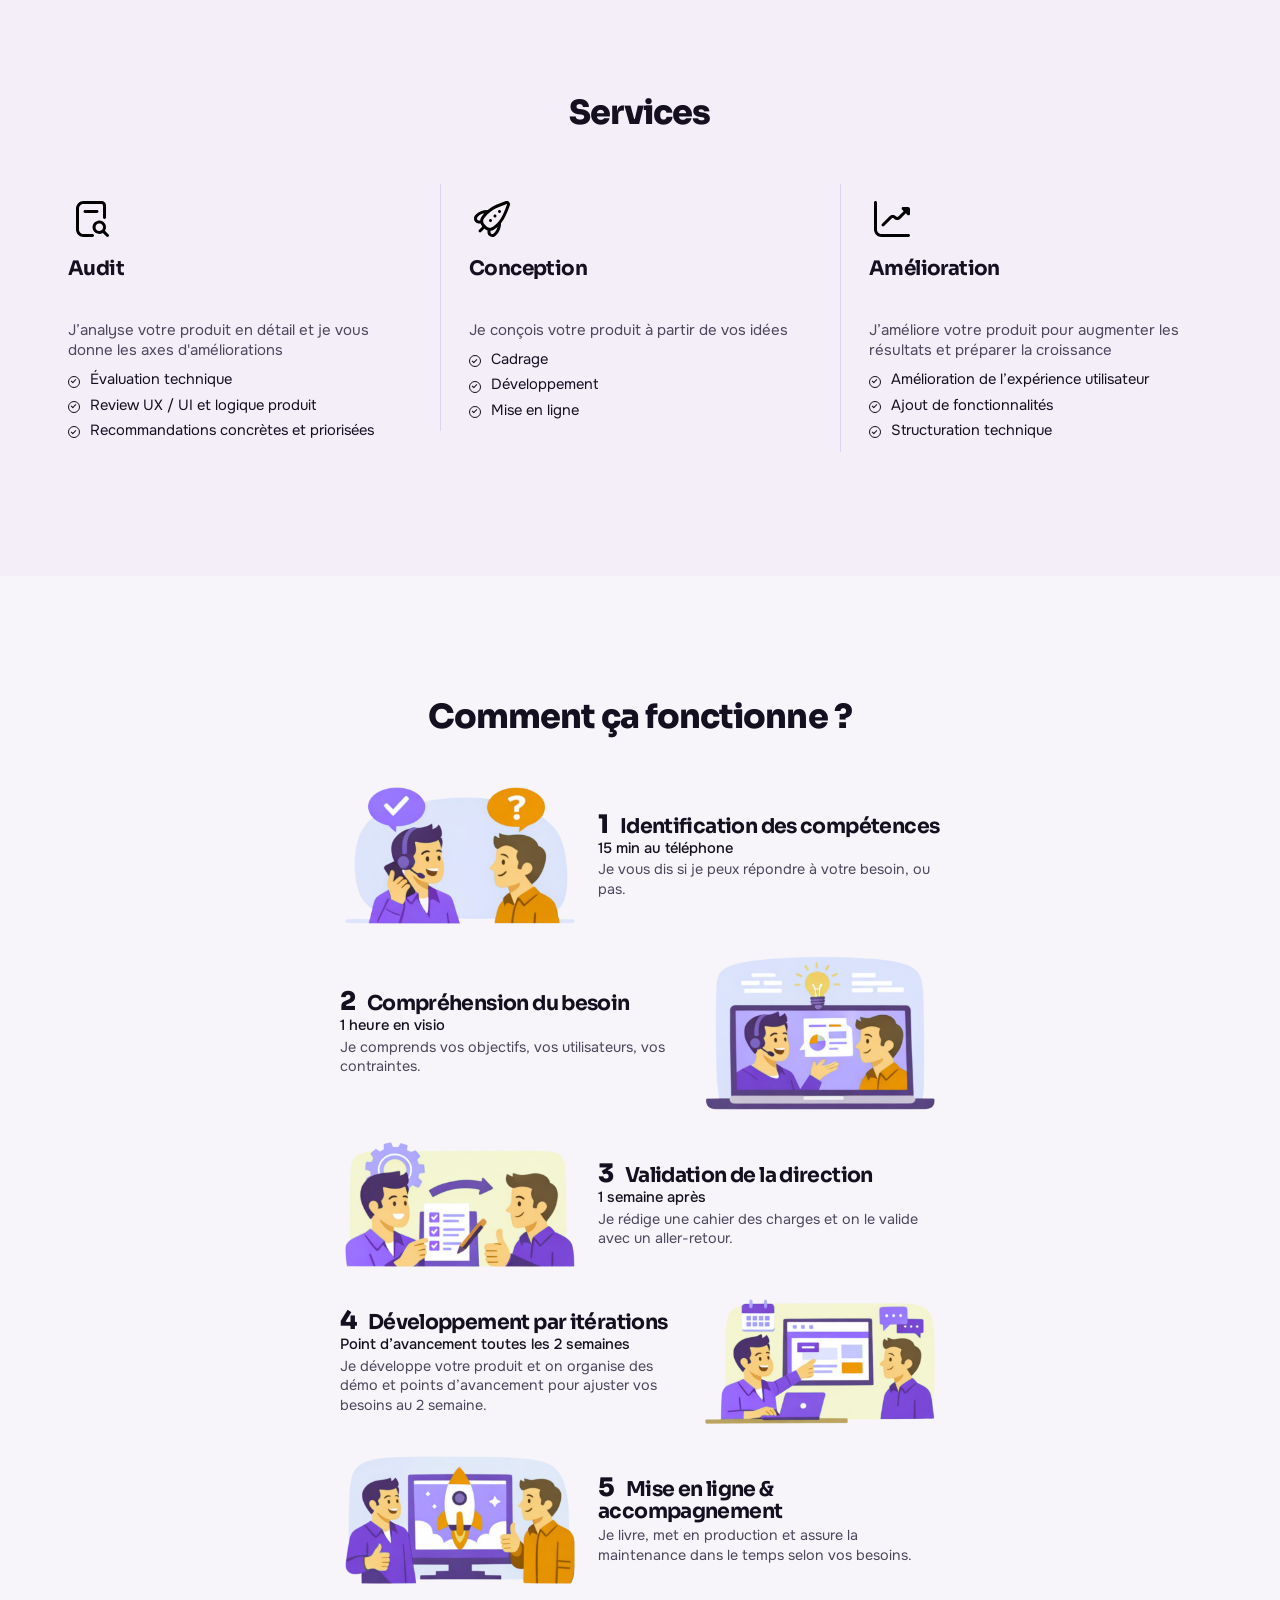
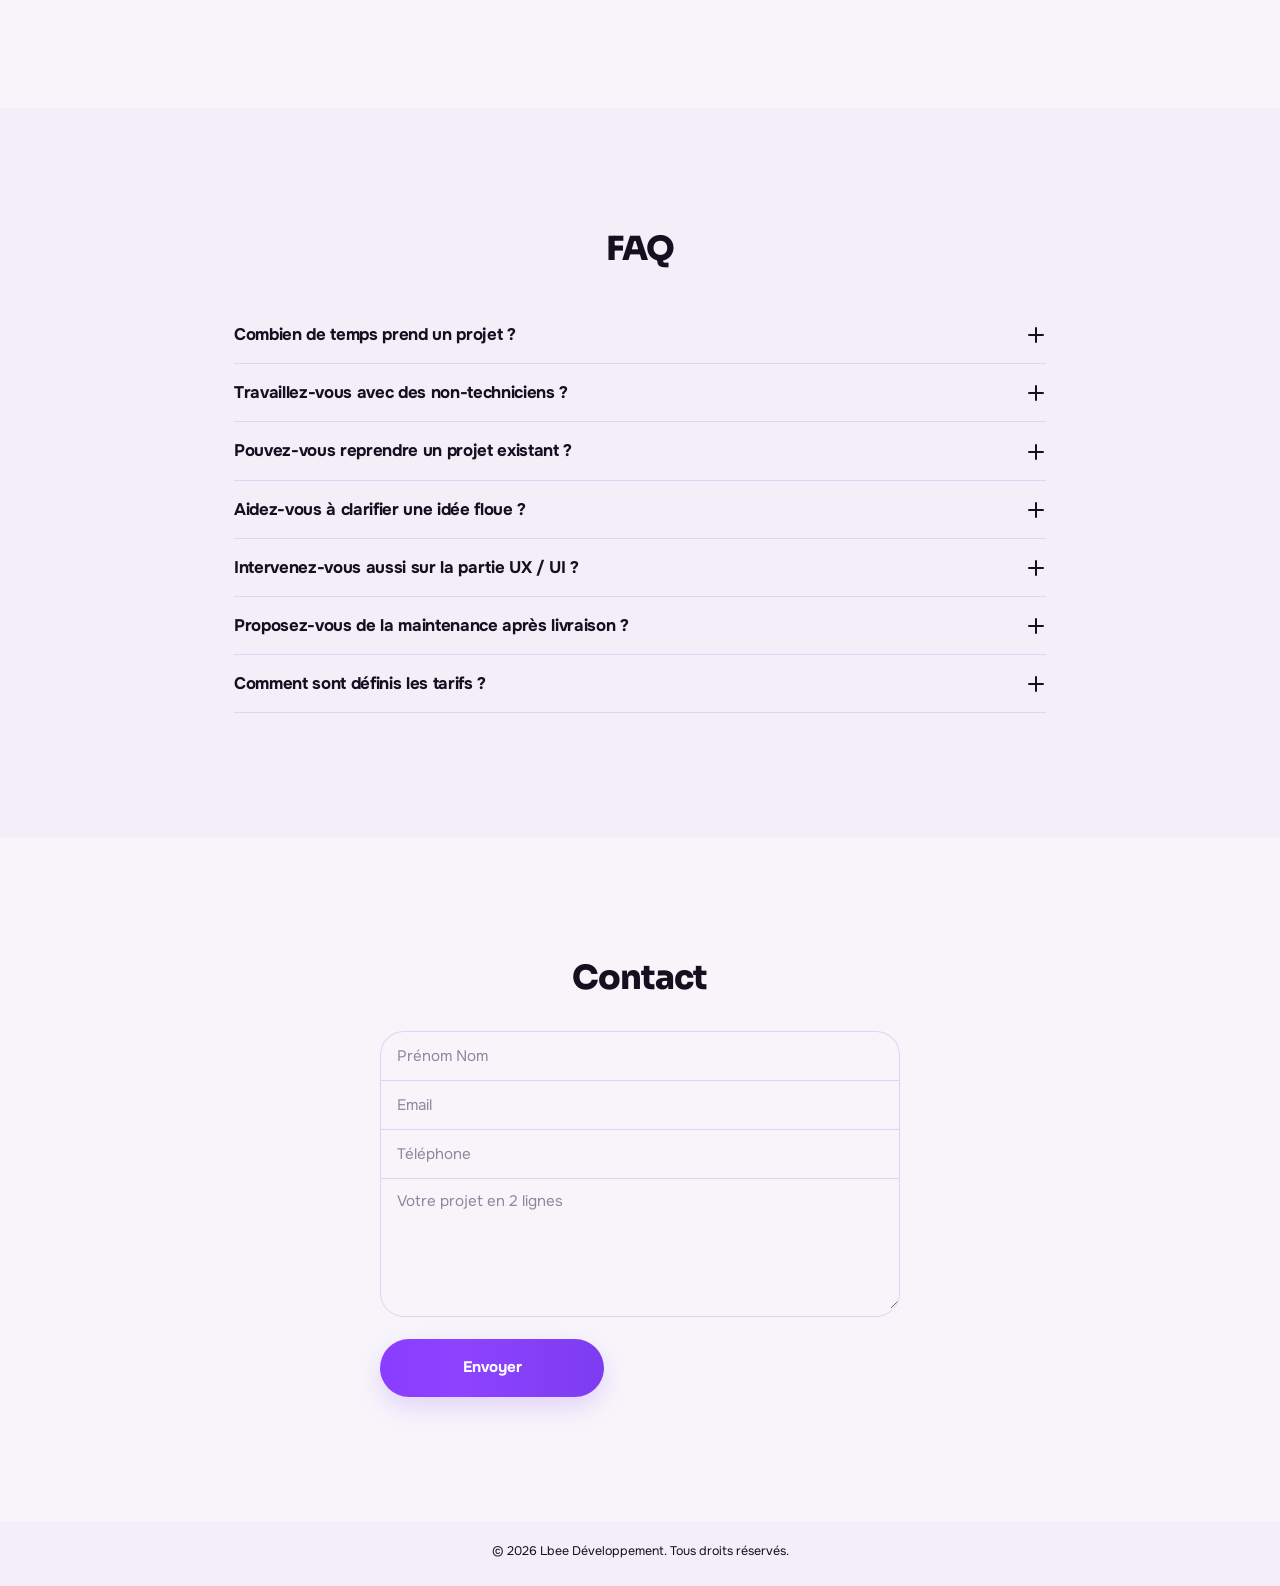
==== commit f5022b81: "Fix typo" ====
--- a/index.html
+++ b/index.html
@@ -158,7 +158,7 @@
               />
               <div class="project-card__body">
                 <h3 class="project-card__title">
-                  Application web de décision énergétique pour les gestionnaire immobilier
+                  Application web de décision énergétique pour les gestionnaires immobiliers
                 </h3>
               </div>
             </a>
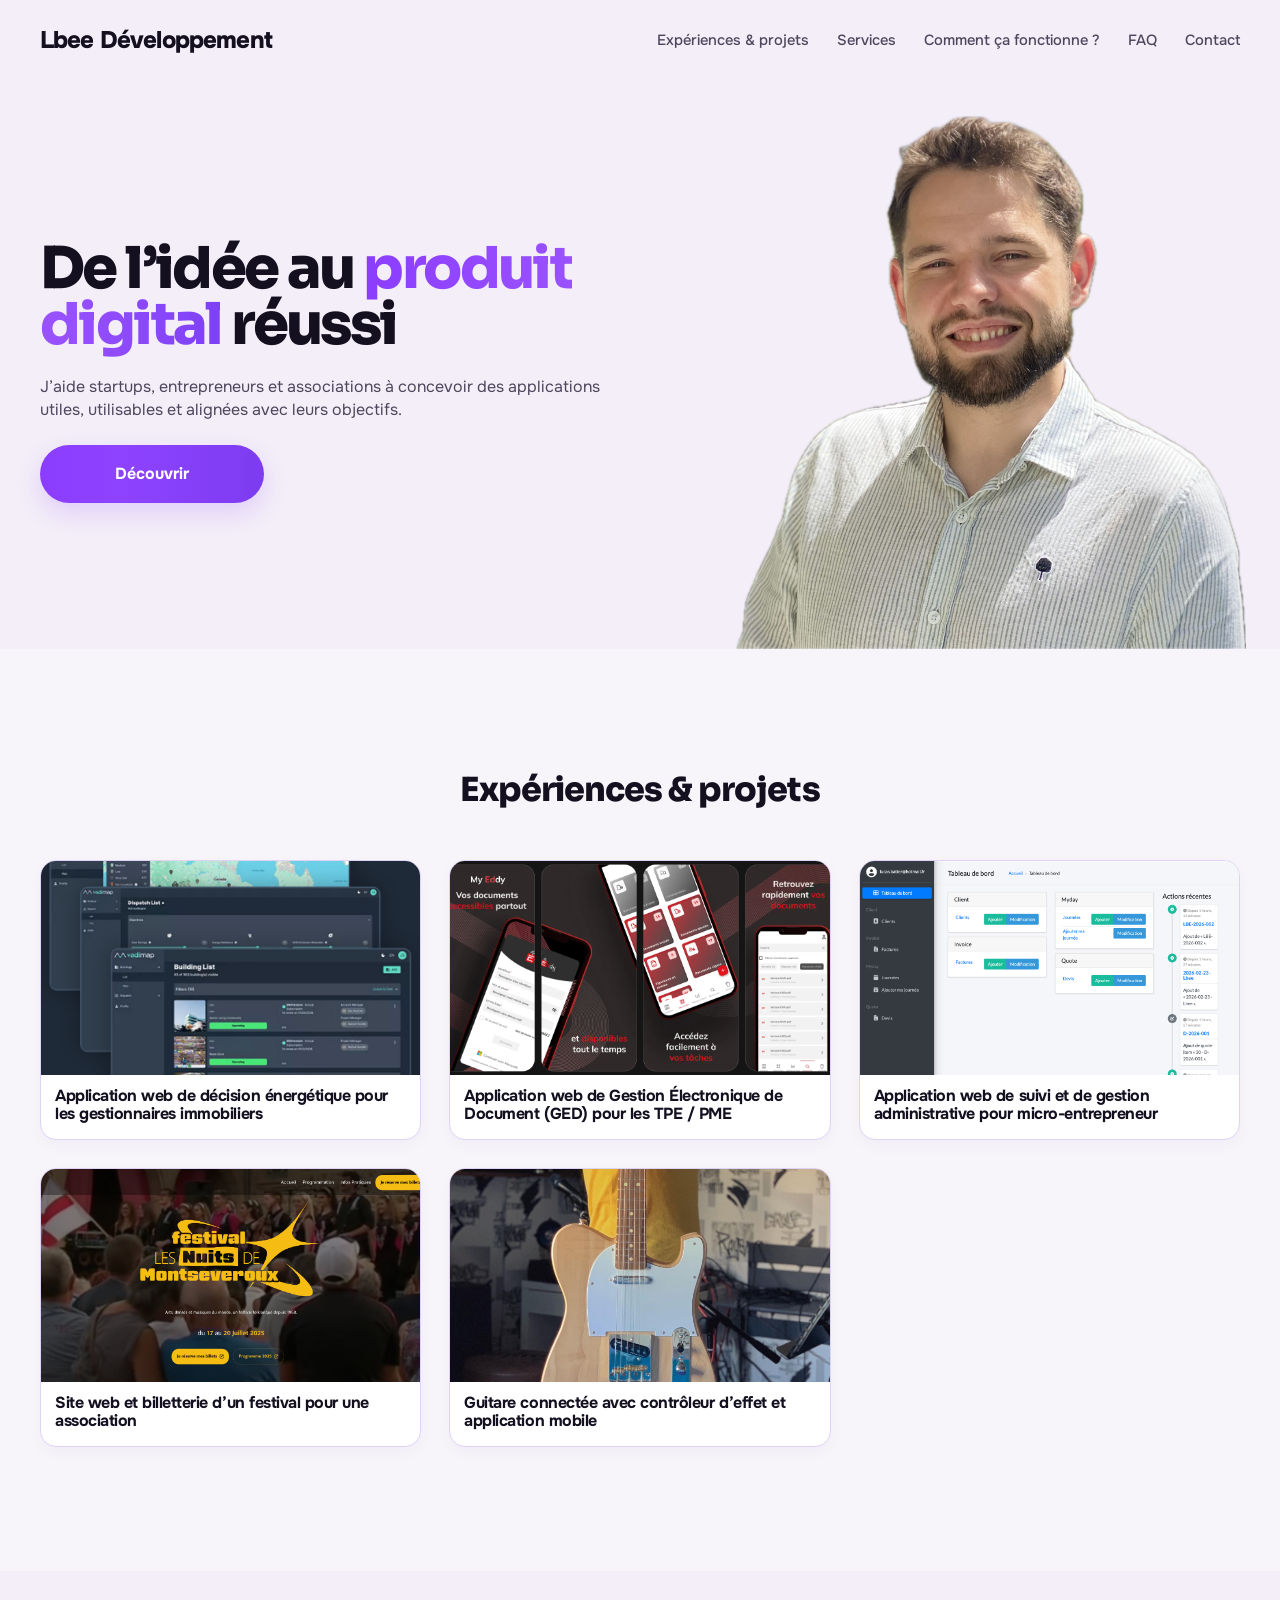
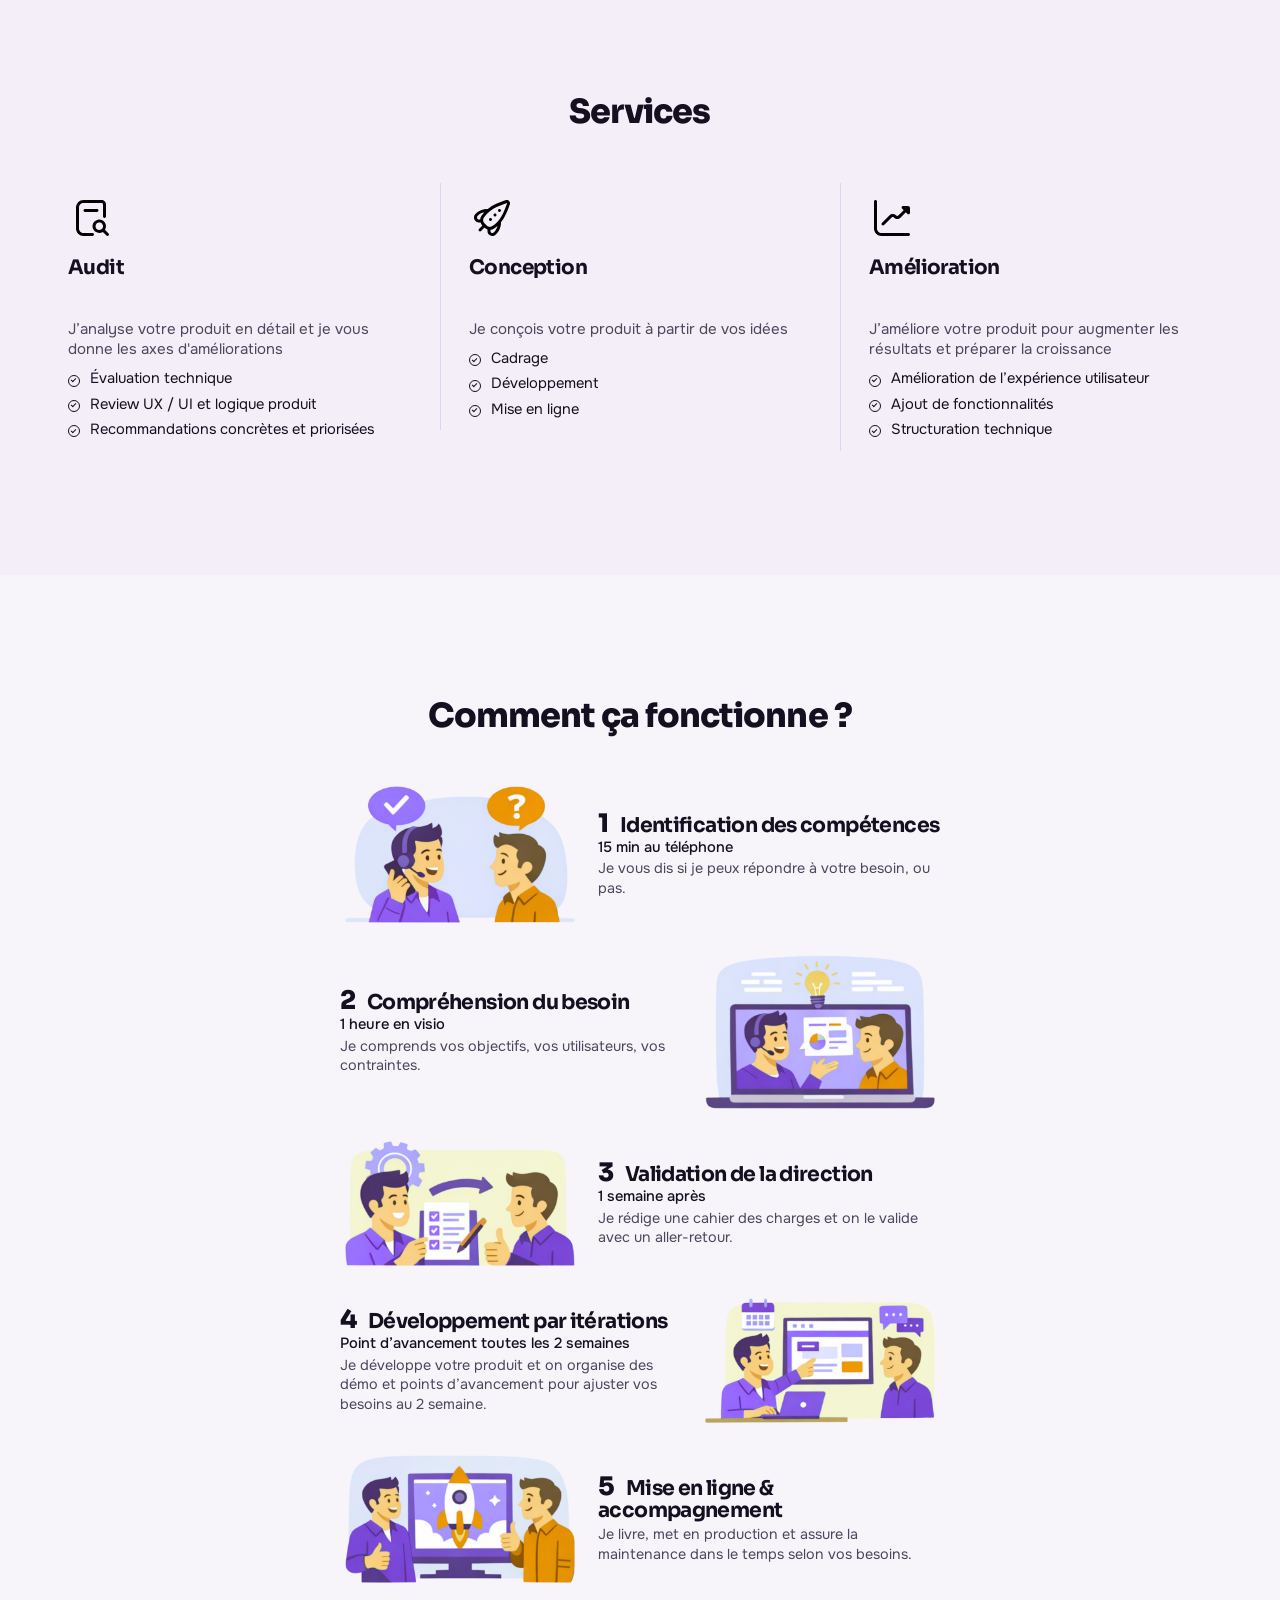
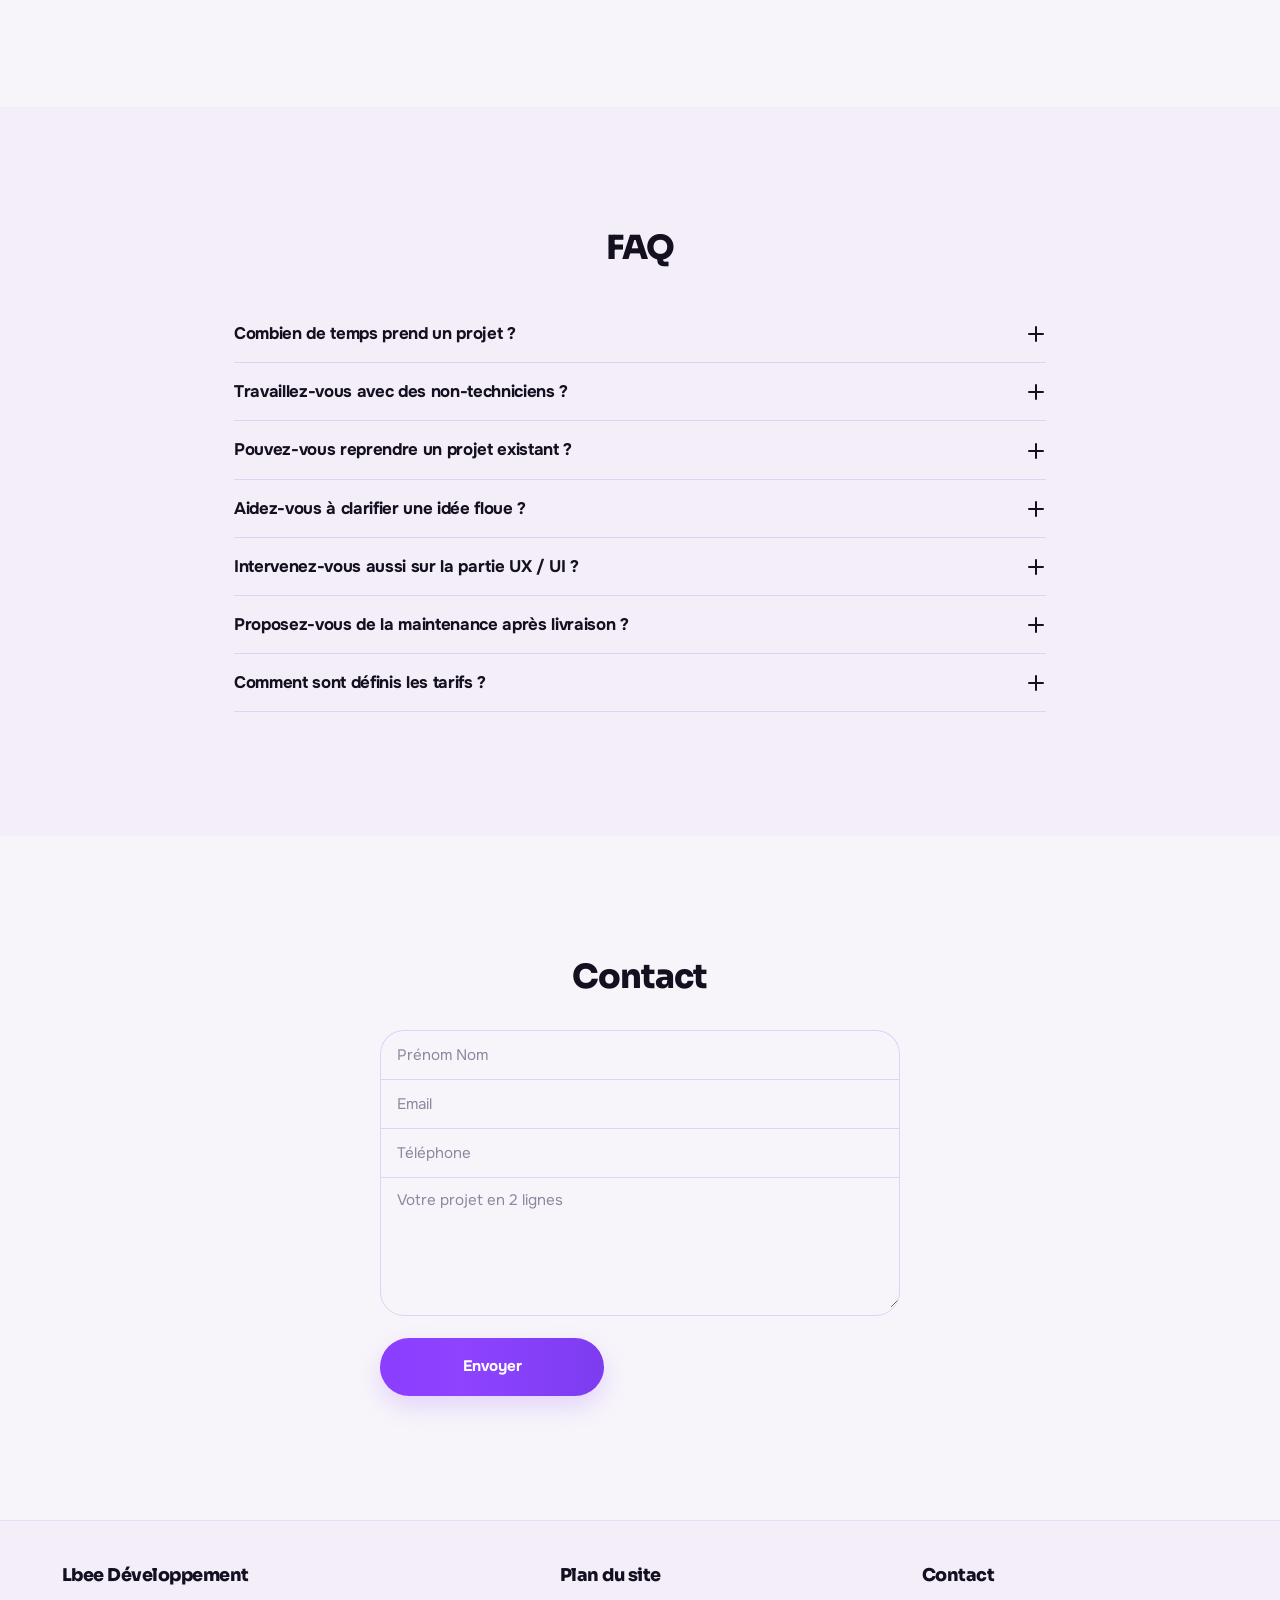
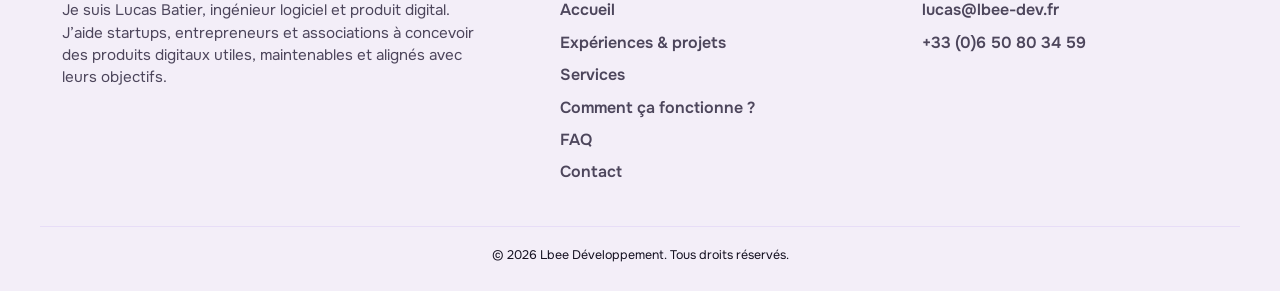
==== commit a25b2993: "Add full footer" ====
--- a/index.html
+++ b/index.html
@@ -509,6 +509,8 @@
             name="contact"
             method="POST"
             netlify
+            netlify-honeypot="bot-field"
+            action="/merci/"
           >
             <input type="hidden" name="form-name" value="contact" />
             <p class="sr-only">
@@ -570,9 +572,49 @@
       </section>
     </main>
 
-    <footer class="site-footer">
-      <div class="container site-footer__inner">
-        <small>© 2026 Lbee Développement. Tous droits réservés.</small>
+    <footer class="site-footer" aria-labelledby="footer-title">
+      <div class="container">
+        <div class="footer-grid">
+          <!-- Left -->
+          <section class="footer-block footer-about" aria-label="À propos">
+            <h3 class="footer-title">Lbee Développement</h3>
+            <p class="footer-text">
+              Je suis Lucas Batier, ingénieur logiciel et produit digital. J’aide startups,
+              entrepreneurs et associations à concevoir des produits digitaux utiles,
+              maintenables et alignés avec leurs objectifs.
+            </p>
+          </section>
+
+          <!-- Middle -->
+          <nav class="footer-block footer-nav" aria-label="Plan du site">
+            <h3 class="footer-title">Plan du site</h3>
+            <ul class="footer-links">
+              <li><a href="#top">Accueil</a></li>
+              <li><a href="#experiences">Expériences &amp; projets</a></li>
+              <li><a href="#services">Services</a></li>
+              <li><a href="#process">Comment ça fonctionne ?</a></li>
+              <li><a href="#faq">FAQ</a></li>
+              <li><a href="#contact">Contact</a></li>
+            </ul>
+          </nav>
+
+          <!-- Right -->
+          <section class="footer-block footer-contact" aria-label="Contact">
+            <h3 class="footer-title">Contact</h3>
+            <ul class="footer-links">
+              <li>
+                <a href="mailto:lucas@lbee-dev.fr">lucas@lbee-dev.fr</a>
+              </li>
+              <li>
+                <a href="tel:+33650803459">+33 (0)6 50 80 34 59</a>
+              </li>
+            </ul>
+          </section>
+        </div>
+
+        <div class="footer-bottom">
+          <small>© 2026 Lbee Développement. Tous droits réservés.</small>
+        </div>
       </div>
     </footer>
 
--- a/styles.css
+++ b/styles.css
@@ -207,10 +207,8 @@
   position: sticky;
   top: 0;
   z-index: 50;
-  background: rgba(243, 238, 248, 0.92);
-  backdrop-filter: saturate(140%) blur(10px);
-  border-bottom: 1px solid transparent;
-  transition: border-color var(--transition-fast), box-shadow var(--transition-fast);
+  background: rgba(243, 238, 248, 0.6);
+  backdrop-filter: blur(40px);
 }
 
 .site-header.is-menu-open {
@@ -701,21 +699,142 @@
 }
 
 /* ---------- Footer ---------- */
+/* ---------- Footer ---------- */
 .site-footer {
-  padding-block: 26px 34px;
+  padding-block: 44px 28px;
   background: var(--color-bg);
-}
-
-.site-footer__inner {
-  display: flex;
-  justify-content: center;
+  border-top: 1px solid rgba(223, 210, 247, 0.6);
+}
+
+.footer-grid {
+  display: grid;
+  grid-template-columns: 1fr;
+  gap: 26px;
+}
+
+.footer-block {
+  padding: 18px 18px;
+}
+
+.footer-title {
+  font-family: var(--font-title);
+  font-weight: 800;
+  letter-spacing: -0.03em;
+  font-size: 1.1rem;
+  margin-bottom: 12px;
+}
+
+.footer-text {
+  color: var(--color-text-soft);
+  line-height: 1.45;
+  font-size: 0.95rem;
+}
+
+.footer-meta {
+  margin-top: 12px;
+}
+
+.footer-label {
+  color: var(--color-text);
+  font-weight: 700;
+}
+
+.footer-links {
+  list-style: none;
+  padding: 0;
+  margin: 0;
+  display: grid;
+  gap: 10px;
+}
+
+.footer-links a {
+  color: var(--color-text-soft);
+  font-weight: 600;
+  transition: color var(--transition-fast);
+}
+
+.footer-links a:hover,
+.footer-links a:focus-visible {
+  color: var(--color-text);
+  outline: none;
+}
+
+.footer-bottom {
+  margin-top: 18px;
+  padding-top: 18px;
   text-align: center;
+  border-top: 1px solid rgba(223, 210, 247, 0.6);
 }
 
 .site-footer small {
   color: var(--color-text);
-  font-size: 0.96rem;
+  font-size: 0.9rem;
   line-height: 1.35;
+}
+
+/* Desktop: 3 colonnes */
+@media (min-width: 900px) {
+  .footer-grid {
+    grid-template-columns: 1.4fr 1fr 1fr;
+    gap: 22px;
+    align-items: start;
+  }
+
+  .footer-block {
+    padding: 20px 22px;
+  }
+
+  .footer-bottom {
+    margin-top: 22px;
+    padding-top: 16px;
+  }
+
+  .site-footer small {
+    font-size: 0.82rem;
+  }
+}
+
+/* =========================
+   Thank you page (/merci/)
+   ========================= */
+
+.thankyou-page {
+  min-height: calc(100dvh - var(--header-height-mobile));
+  display: grid;
+  align-items: center;
+}
+
+.thankyou {
+  padding-block: 64px;
+}
+
+.thankyou__inner {
+  display: grid;
+  justify-items: center;
+  text-align: center;
+  gap: 22px;
+  max-width: 760px;
+}
+
+.thankyou__text {
+  font-family: var(--font-body);
+  letter-spacing: -0.03em;
+  color: var(--color-text);
+}
+
+.thankyou__cta {
+  min-width: 220px;
+}
+
+/* Desktop adjustment to keep vertical centering perfect with desktop header height */
+@media (min-width: 900px) {
+  .thankyou-page {
+    min-height: calc(100dvh - var(--header-height-desktop));
+  }
+
+  .thankyou {
+    padding-block: 80px;
+  }
 }
 
 /* ---------- Desktop (>=900px) ---------- */
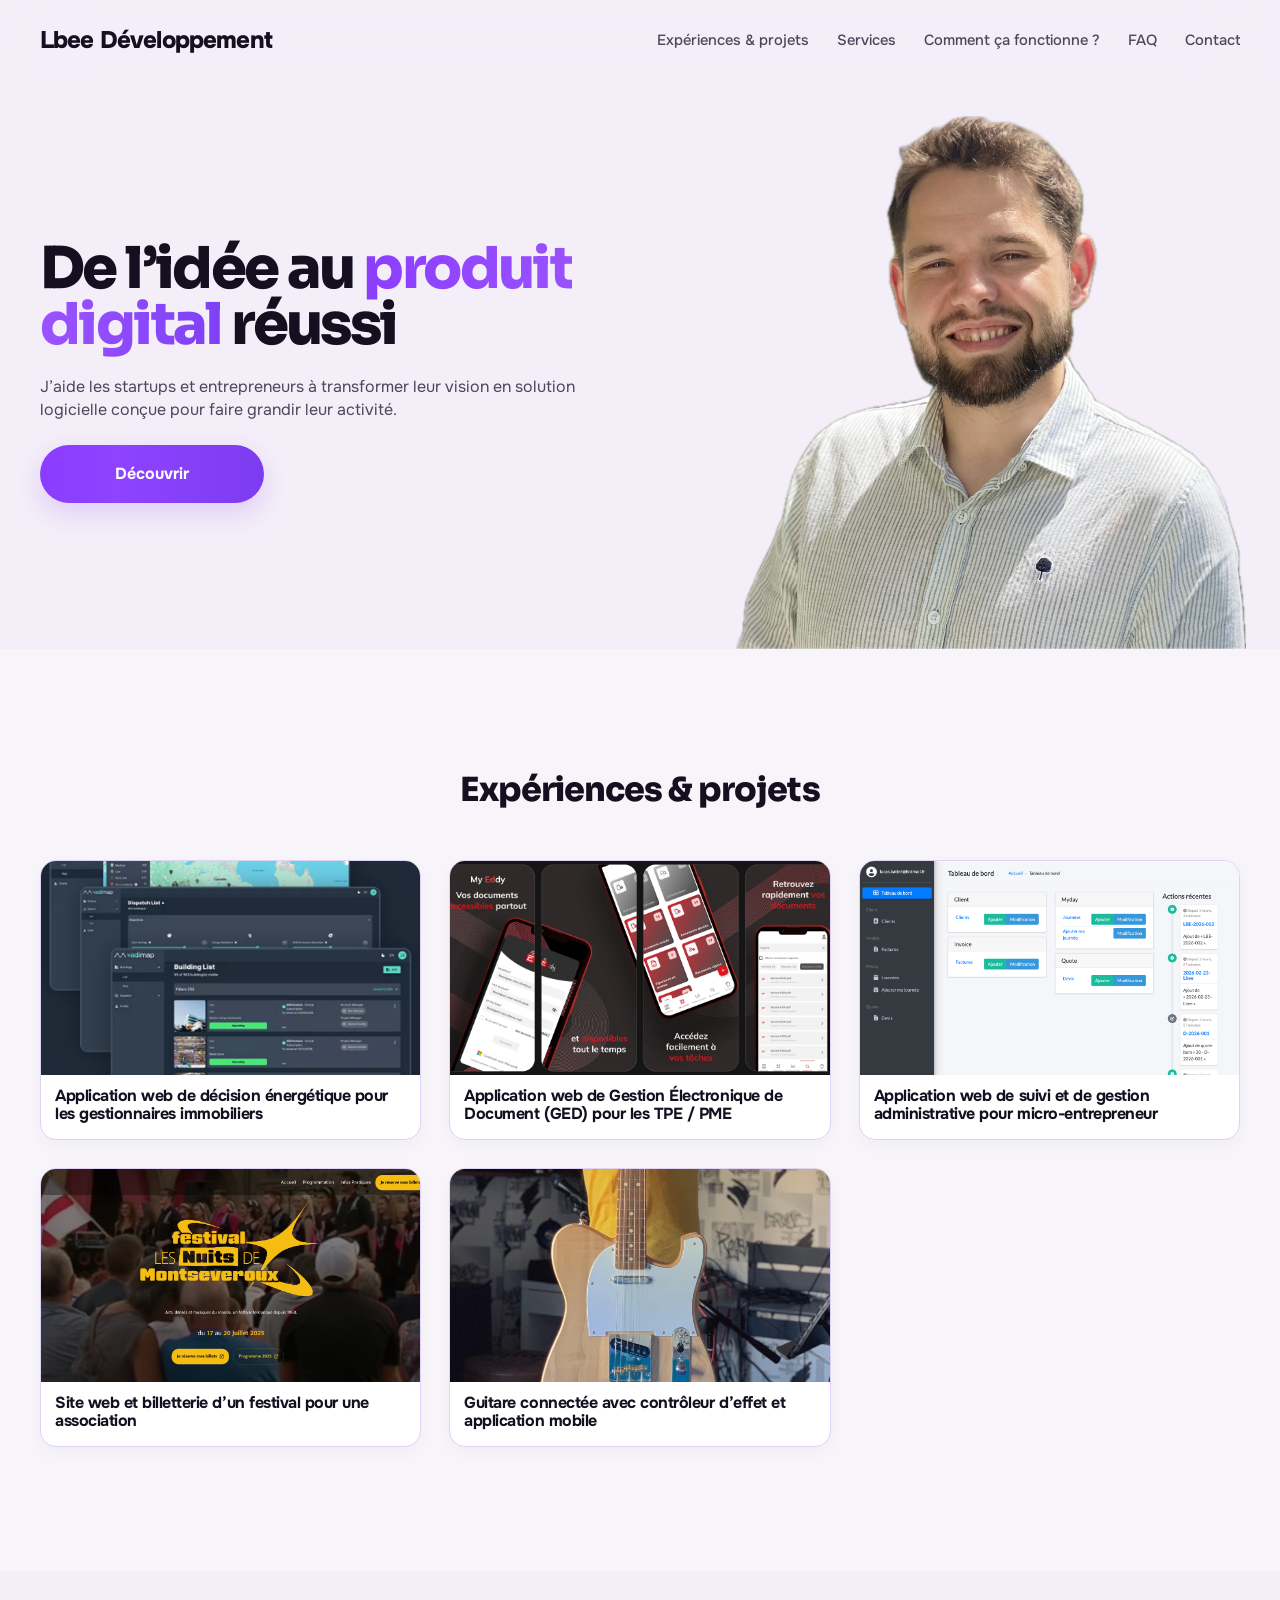
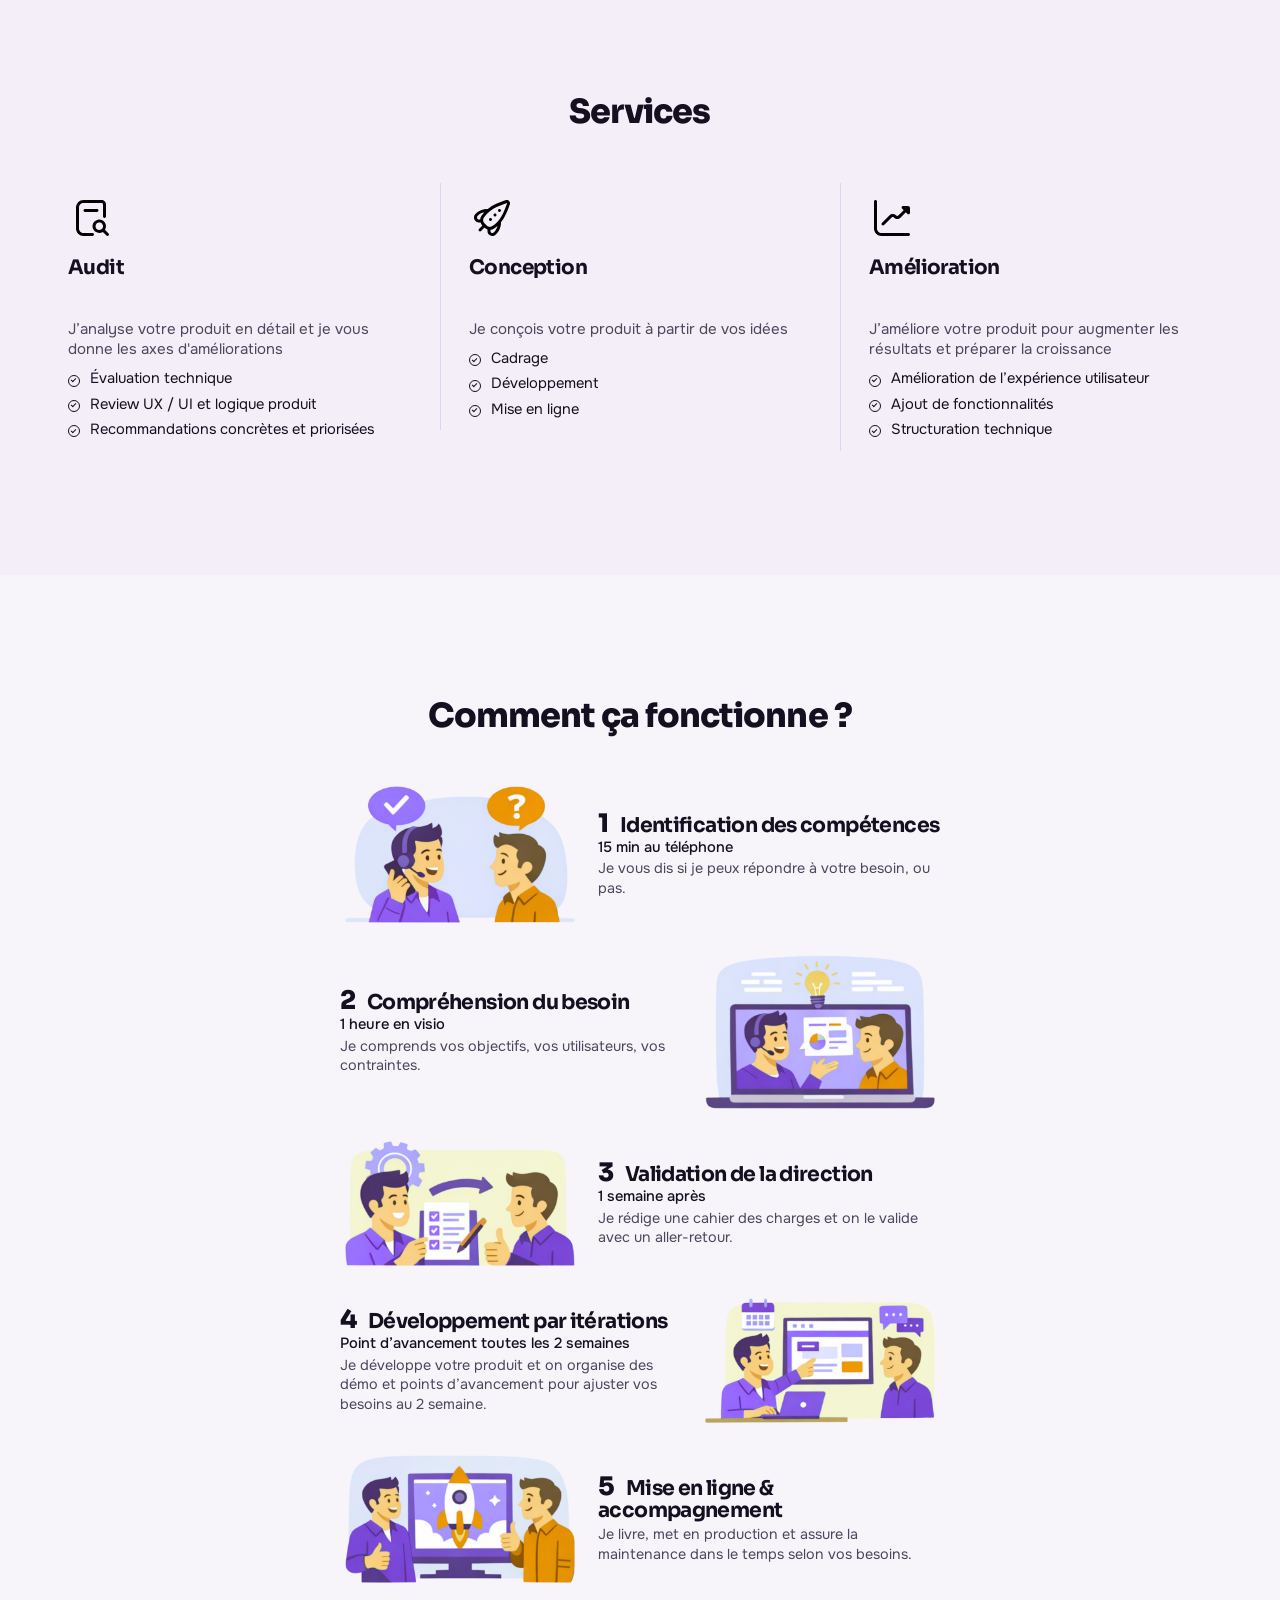
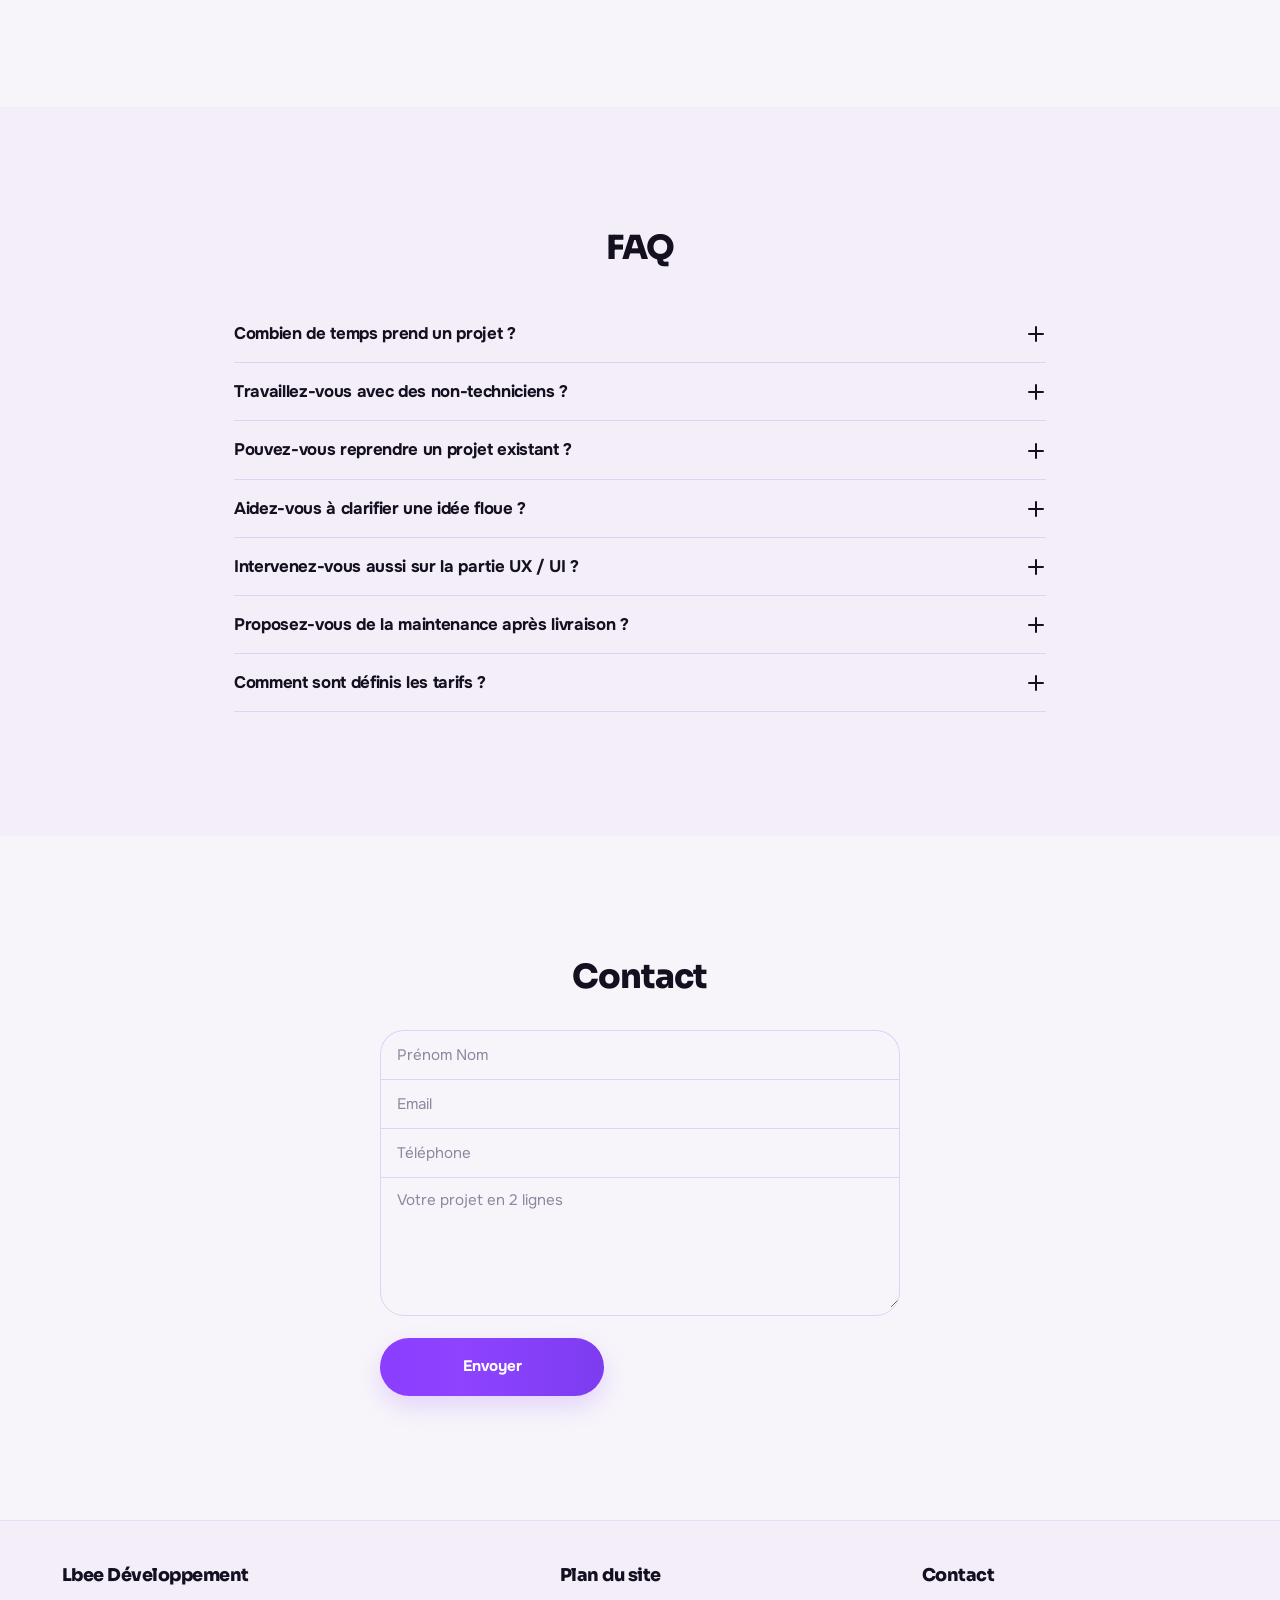
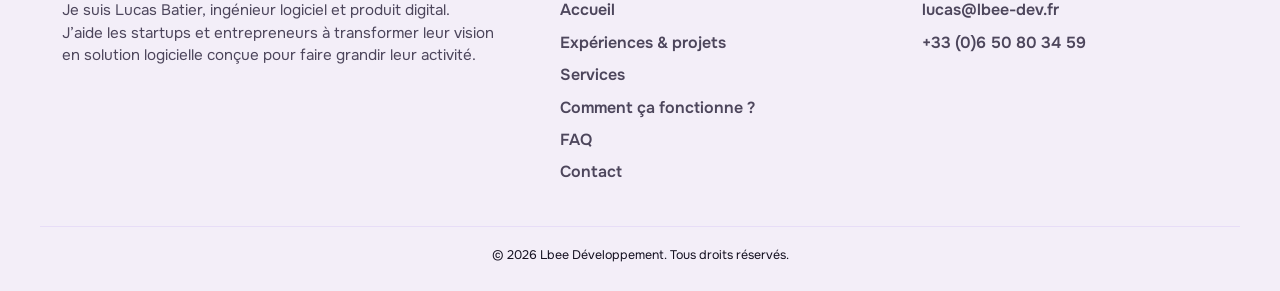
==== commit 08639c8f: "Update wording" ====
--- a/index.html
+++ b/index.html
@@ -3,10 +3,10 @@
   <head>
     <meta charset="utf-8" />
     <meta name="viewport" content="width=device-width, initial-scale=1" />
-    <title>Lbee Développement | Création de produits digitaux utiles</title>
+    <title>Lbee Développement | Conception de produits digitaux</title>
     <meta
       name="description"
-      content="Lbee Développement accompagne startups, entrepreneurs et associations dans la conception, le développement et l'évolution de produits digitaux utiles, utilisables et alignés avec leurs objectifs."
+      content="Lbee Développement accompagne les startups et entrepreneurs à transformer leur vision en solution logicielle conçue pour faire grandir leur activité."
     />
     <meta
       name="keywords"
@@ -19,10 +19,10 @@
     <!-- Open Graph -->
     <meta property="og:locale" content="fr_FR" />
     <meta property="og:type" content="website" />
-    <meta property="og:title" content="Lbee Développement | Création de produits digitaux utiles" />
+    <meta property="og:title" content="Lbee Développement | Conception de produits digitaux" />
     <meta
       property="og:description"
-      content="J’aide startups, entrepreneurs et associations à concevoir des applications utiles, utilisables et alignées avec leurs objectifs."
+      content="J’aide les startups et entrepreneurs à transformer leur vision en solution logicielle conçue pour faire grandir leur activité."
     />
     <meta property="og:url" content="https://example.com/" />
     <meta property="og:site_name" content="Lbee Développement" />
@@ -55,7 +55,7 @@
         "@type": "ProfessionalService",
         "name": "Lbee Développement",
         "url": "https://example.com/",
-        "description": "Conception, développement et évolution de produits digitaux pour startups, entrepreneurs et associations.",
+        "description": "Conception, développement et évolution de produits digitaux pour startups et entrepreneurs.",
         "areaServed": "France",
         "serviceType": ["Développement web", "Audit produit & technique", "Conception de produit digital"],
         "sameAs": []
@@ -115,8 +115,7 @@
               De l’idée au <span class="text-gradient">produit digital</span> réussi
             </h1>
             <p class="hero__subtitle">
-              J’aide startups, entrepreneurs et associations à concevoir des applications
-              utiles, utilisables et alignées avec leurs objectifs.
+              J’aide les startups et entrepreneurs à transformer leur vision en solution logicielle conçue pour faire grandir leur activité.
             </p>
             <a class="button button--primary" href="#experiences">Découvrir</a>
           </div>
@@ -579,9 +578,7 @@
           <section class="footer-block footer-about" aria-label="À propos">
             <h3 class="footer-title">Lbee Développement</h3>
             <p class="footer-text">
-              Je suis Lucas Batier, ingénieur logiciel et produit digital. J’aide startups,
-              entrepreneurs et associations à concevoir des produits digitaux utiles,
-              maintenables et alignés avec leurs objectifs.
+              Je suis Lucas Batier, ingénieur logiciel et produit digital. J’aide les startups et entrepreneurs à transformer leur vision en solution logicielle conçue pour faire grandir leur activité.
             </p>
           </section>
 
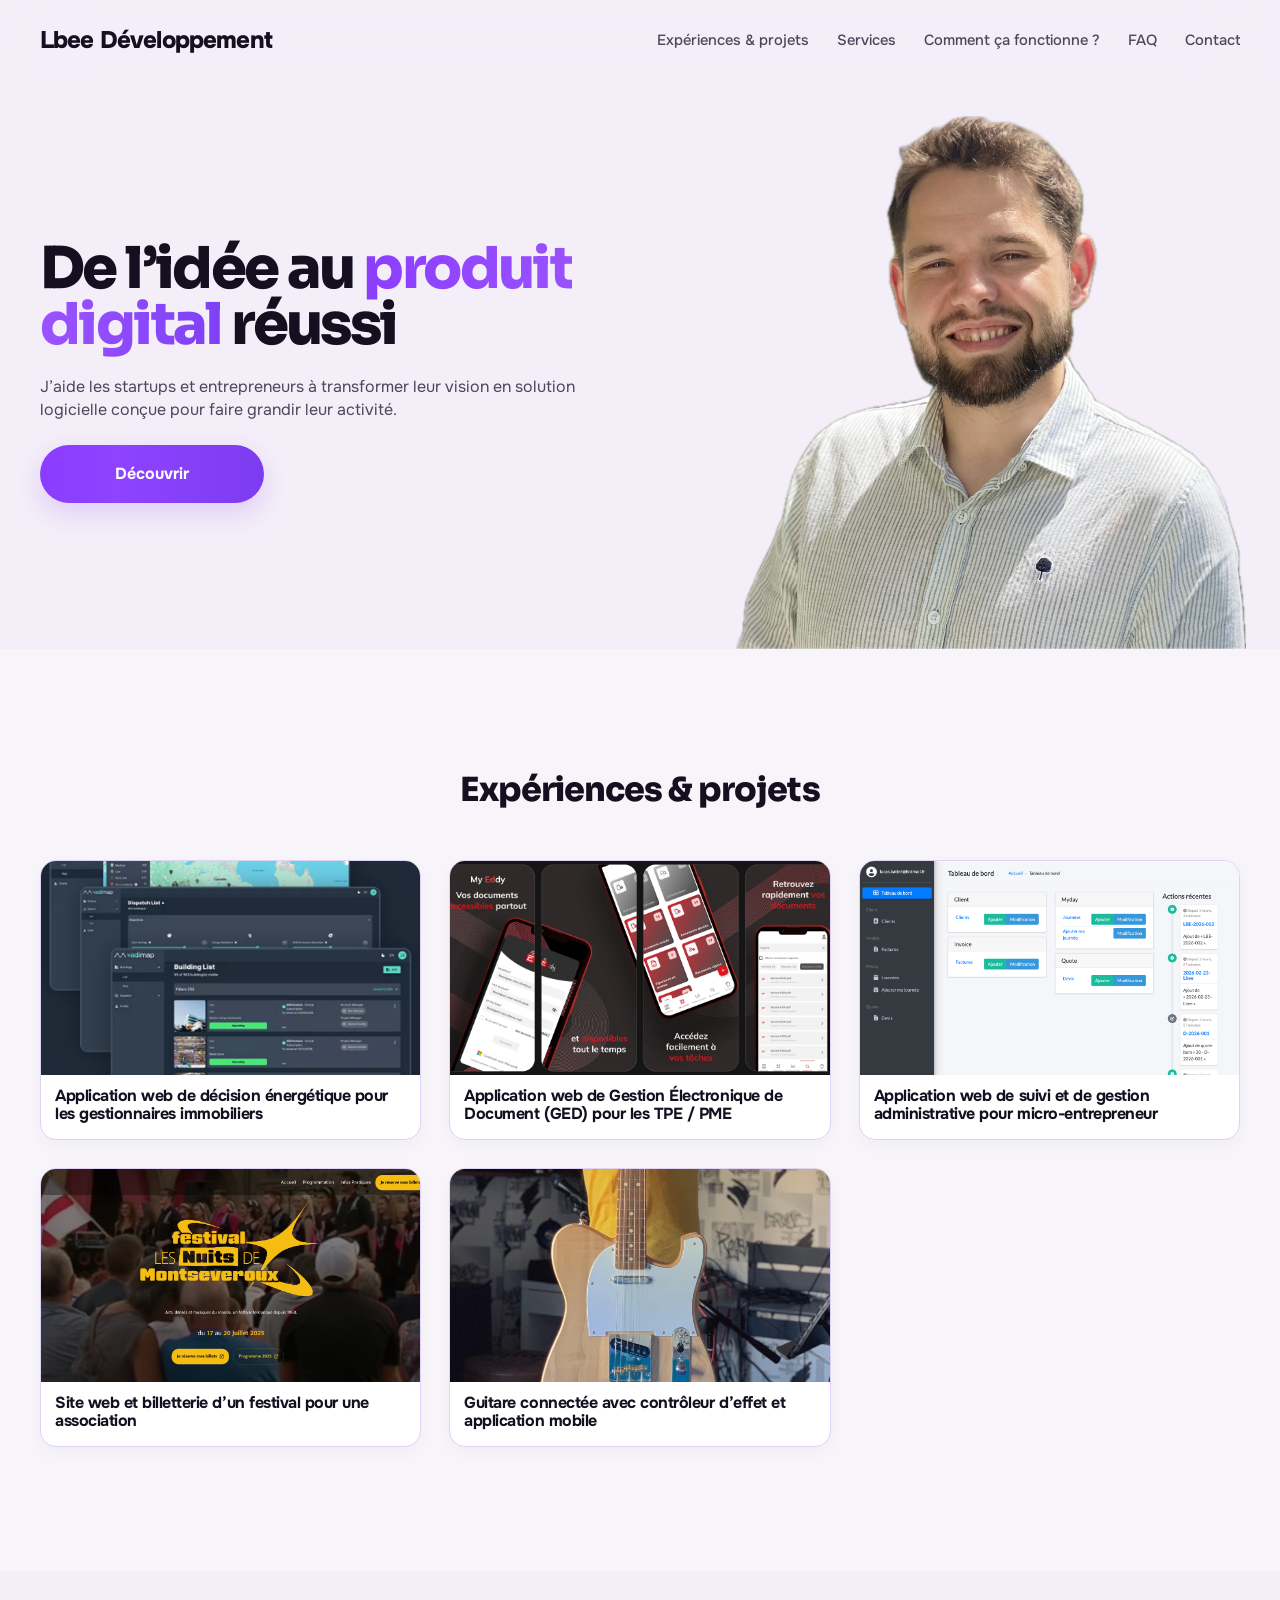
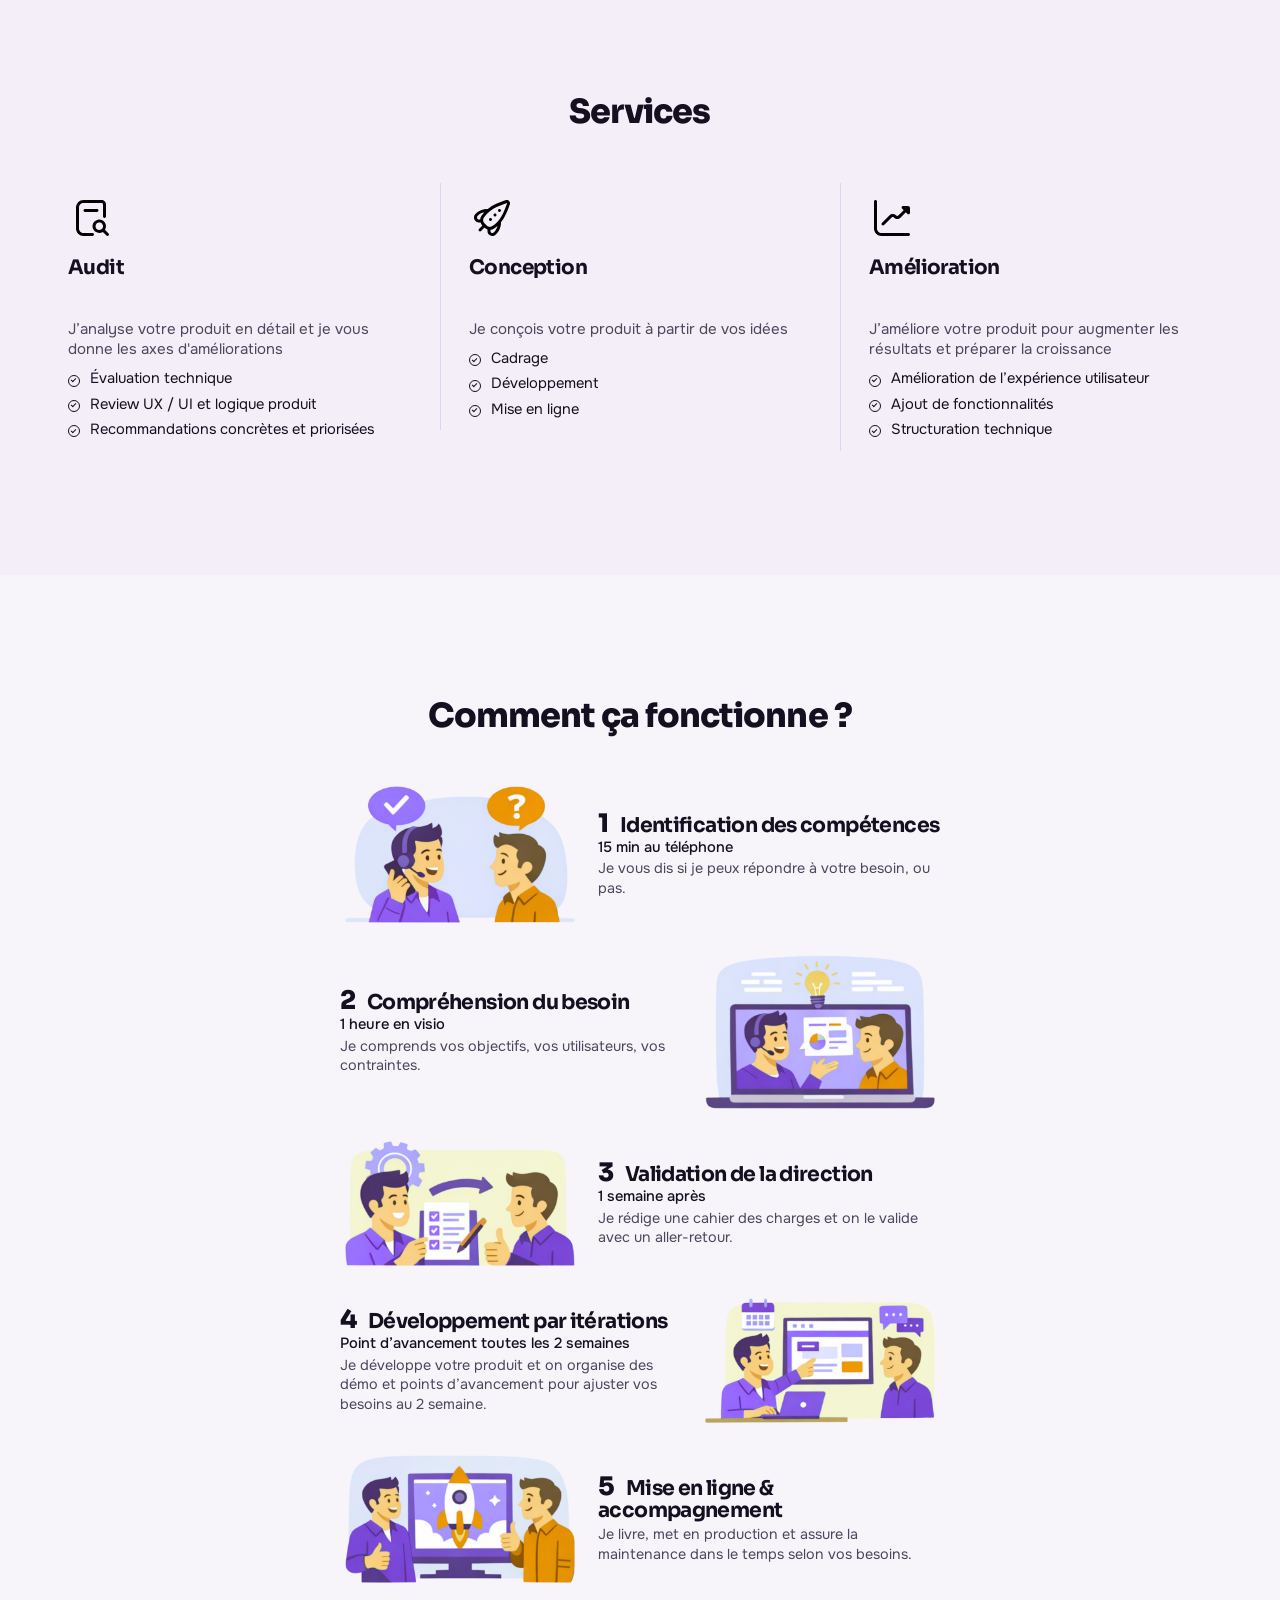
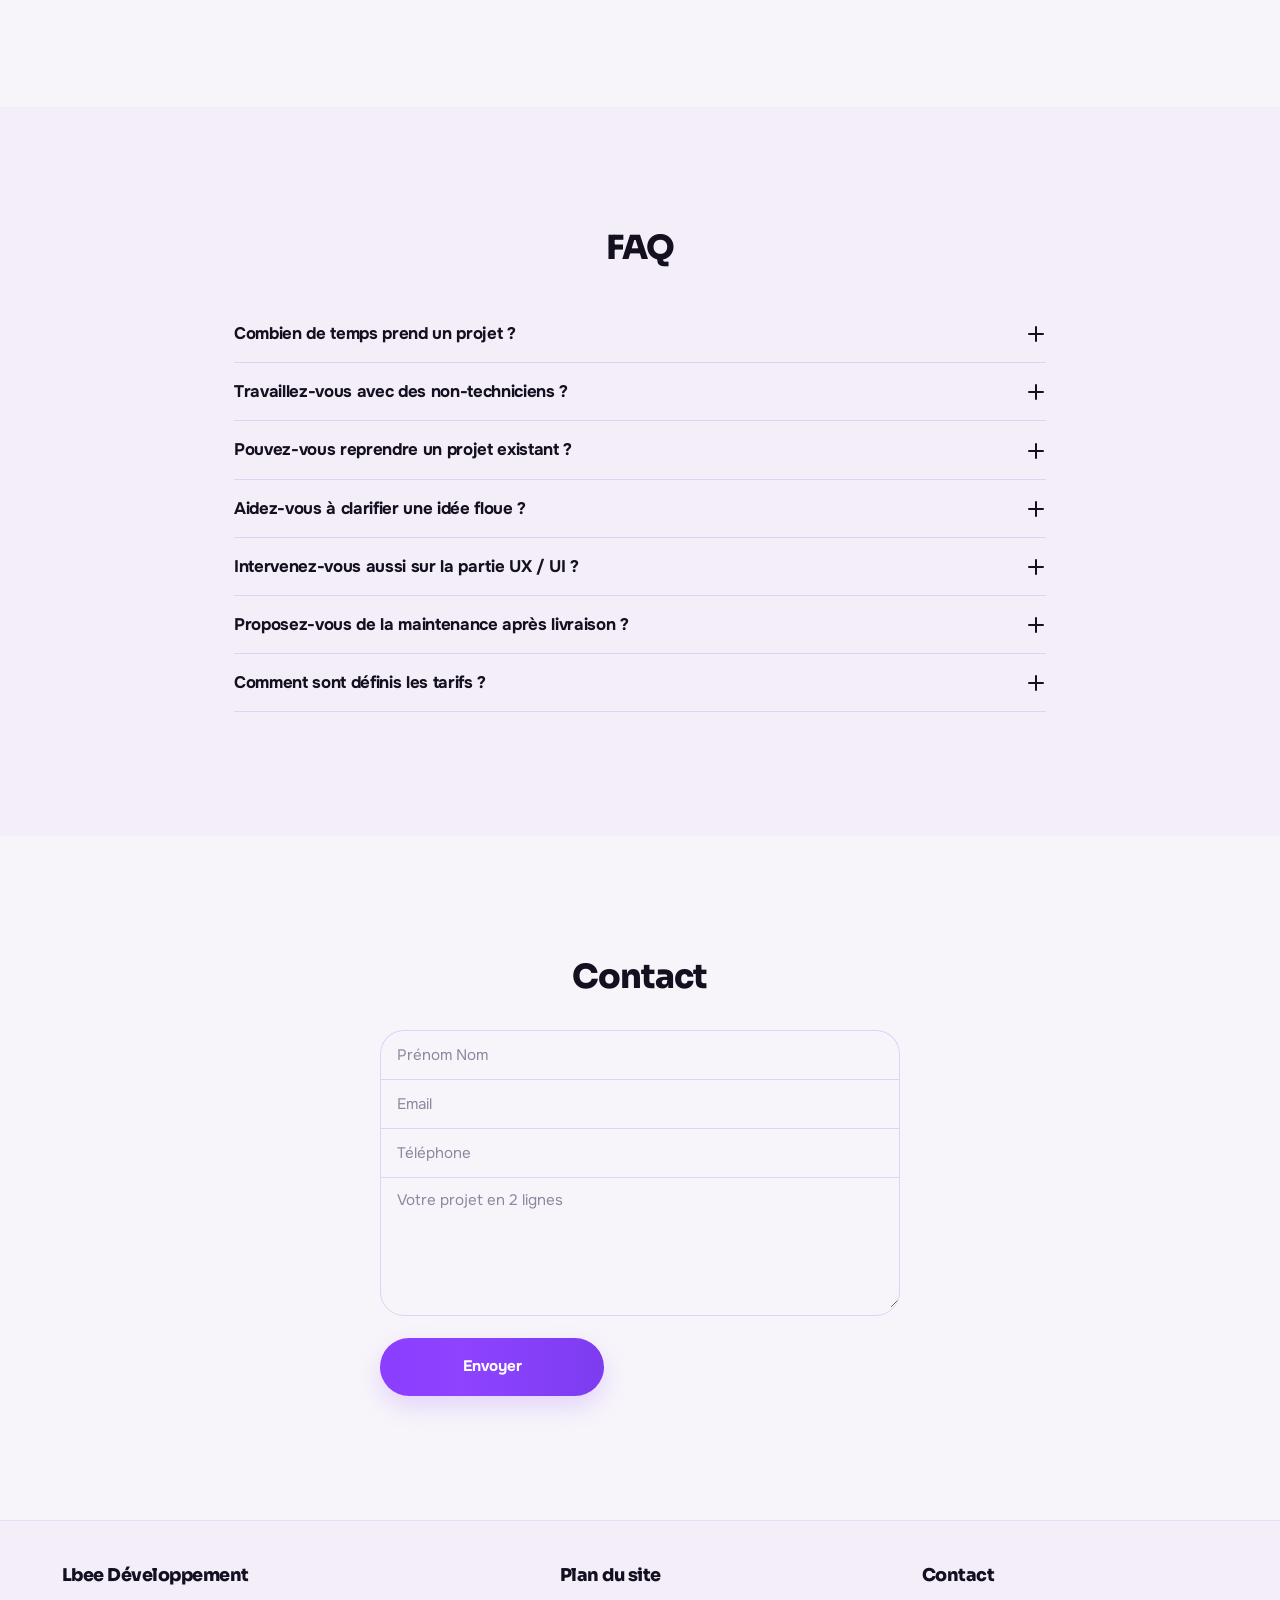
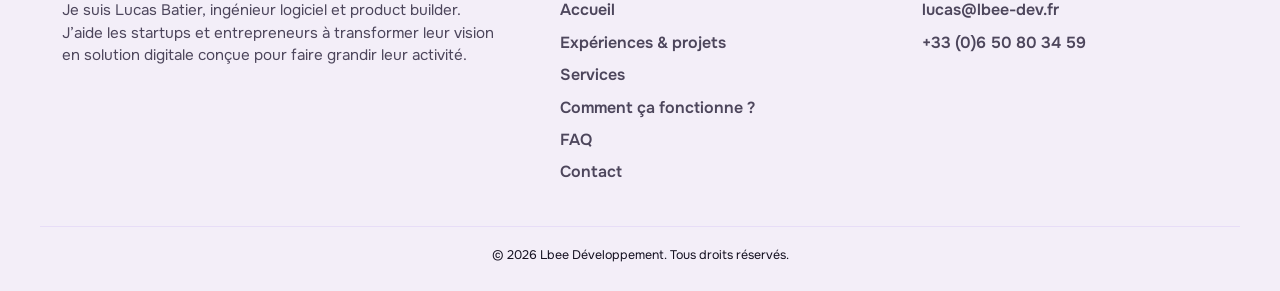
==== commit 8cd48c15: "Update name to product builder" ====
--- a/index.html
+++ b/index.html
@@ -578,7 +578,7 @@
           <section class="footer-block footer-about" aria-label="À propos">
             <h3 class="footer-title">Lbee Développement</h3>
             <p class="footer-text">
-              Je suis Lucas Batier, ingénieur logiciel et produit digital. J’aide les startups et entrepreneurs à transformer leur vision en solution logicielle conçue pour faire grandir leur activité.
+              Je suis Lucas Batier, ingénieur logiciel et product builder. J’aide les startups et entrepreneurs à transformer leur vision en solution digitale conçue pour faire grandir leur activité.
             </p>
           </section>
 
